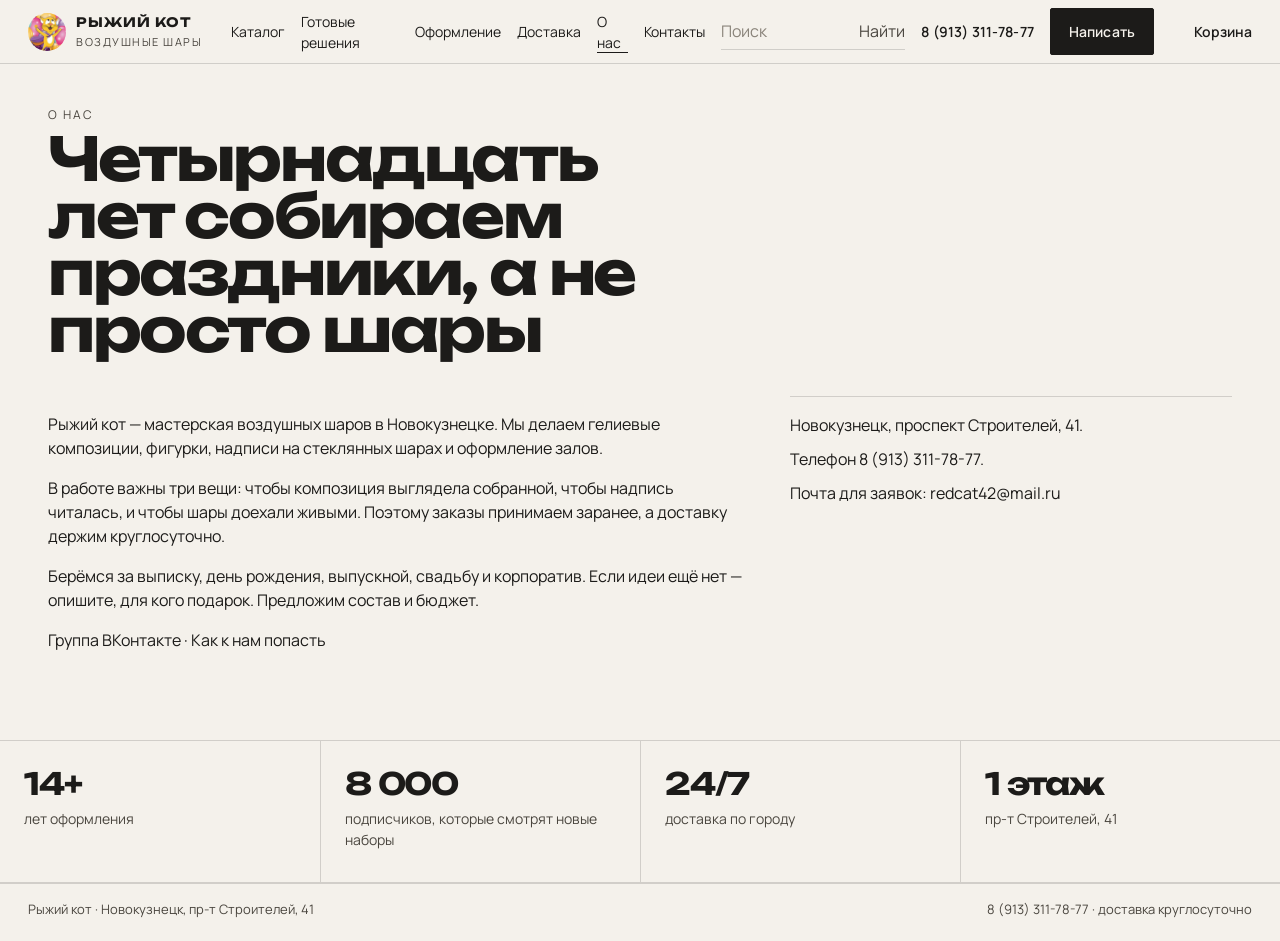
==== about.html @ 5a0903d9 "Launch a studio site for Ryzhiy Kot balloons in Novokuznetsk. The catalog, prices, and photographs c" ====
<!DOCTYPE html>
<html lang="ru">
<head>
  <meta charset="utf-8">
  <meta name="viewport" content="width=device-width, initial-scale=1">
  <title>О нас — Рыжий кот</title>
  <meta name="description" content="Рыжий кот — служба воздушных шаров и праздничного оформления в Новокузнецке. Больше 14 лет.">
  <link rel="icon" href="img/logo.jpg">
  <link rel="preconnect" href="https://fonts.googleapis.com">
  <link rel="preconnect" href="https://fonts.gstatic.com" crossorigin>
  <link href="https://fonts.googleapis.com/css2?family=Manrope:wght@400;500;600;700&family=Marck+Script&family=Unbounded:wght@500;700&display=swap" rel="stylesheet">
  <link rel="stylesheet" href="css/site.css">
</head>
<body>
  <a class="skip" href="#content">К содержанию</a>
  <header data-header></header>
  <main id="content">
    <div class="page-intro">
      <p class="eyebrow">О нас</p>
      <h1>Четырнадцать лет собираем праздники, а не просто шары</h1>
    </div>
    <div class="split-text">
      <div>
        <p>Рыжий кот — мастерская воздушных шаров в Новокузнецке. Мы делаем гелиевые композиции, фигурки, надписи на стеклянных шарах и оформление залов.</p>
        <p>В работе важны три вещи: чтобы композиция выглядела собранной, чтобы надпись читалась, и чтобы шары доехали живыми. Поэтому заказы принимаем заранее, а доставку держим круглосуточно.</p>
        <p>Берёмся за выписку, день рождения, выпускной, свадьбу и корпоратив. Если идеи ещё нет — опишите, для кого подарок. Предложим состав и бюджет.</p>
        <p><a href="https://vk.com/redcat42">Группа ВКонтакте</a> · <a href="contacts.html">Как к нам попасть</a></p>
      </div>
      <aside class="note">
        <p>Новокузнецк, проспект Строителей, 41.</p>
        <p>Телефон <a href="tel:+79133117877">8 (913) 311-78-77</a>.</p>
        <p>Почта для заявок: redcat42@mail.ru</p>
      </aside>
    </div>
    <section class="why" aria-label="Коротко о мастерской">
      <article><strong>14+</strong><span>лет оформления</span></article>
      <article><strong>8 000</strong><span>подписчиков, которые смотрят новые наборы</span></article>
      <article><strong>24/7</strong><span>доставка по городу</span></article>
      <article><strong>1 этаж</strong><span>пр-т Строителей, 41</span></article>
    </section>
  </main>
  <footer data-footer></footer>
  <script src="js/site.js"></script>
</body>
</html>
---- css/site.css ----
:root {
  --ink: #1c1b19;
  --ink-soft: #4a463f;
  --paper: #f4f1eb;
  --paper-2: #e7e1d6;
  --plaster: #8e918b;
  --white: #fbfaf7;
  --line: rgba(28, 27, 25, 0.16);
  --gold: #9a7436;
  --header: 64px;
  --serif: "Unbounded", sans-serif;
  --sans: "Manrope", sans-serif;
  --script: "Marck Script", cursive;
  --max: 1180px;
}

* { box-sizing: border-box; }
html { scroll-behavior: smooth; }
body {
  margin: 0;
  background: var(--paper);
  color: var(--ink);
  font-family: var(--sans);
  font-size: 16px;
  line-height: 1.5;
}
img { max-width: 100%; display: block; }
a { color: inherit; text-decoration: none; }
button, input, select, textarea { font: inherit; color: inherit; }
button { cursor: pointer; }
:focus-visible { outline: 2px solid var(--ink); outline-offset: 3px; }

.skip {
  position: absolute;
  left: 12px;
  top: -40px;
  background: var(--ink);
  color: var(--paper);
  padding: 8px 12px;
  z-index: 20;
}
.skip:focus { top: 8px; }

.site-header {
  position: sticky;
  top: 0;
  z-index: 10;
  height: var(--header);
  display: flex;
  align-items: center;
  gap: 28px;
  padding: 0 28px;
  background: rgba(244, 241, 235, 0.94);
  border-bottom: 1px solid var(--line);
  backdrop-filter: none;
}
.brand {
  display: flex;
  align-items: center;
  gap: 10px;
  min-width: max-content;
}
.brand img {
  width: 38px;
  height: 38px;
  border-radius: 50%;
  object-fit: cover;
}
.brand strong {
  display: block;
  font-family: var(--serif);
  font-size: 13px;
  letter-spacing: 0.08em;
  font-weight: 700;
}
.brand small {
  display: block;
  margin-top: 1px;
  font-size: 11px;
  letter-spacing: 0.14em;
  text-transform: uppercase;
  color: var(--ink-soft);
}
.nav {
  display: flex;
  gap: 16px;
  align-items: center;
  font-size: 14px;
}
.nav a[aria-current="page"] { box-shadow: inset 0 -1px 0 var(--ink); }
.menu-panel {
  display: flex;
  align-items: center;
  gap: 16px;
  flex: 1;
  min-width: 0;
}
.nav { margin-right: auto; }
.cart-link { margin-left: 12px; }
.search {
  display: flex;
  align-items: center;
  border-bottom: 1px solid var(--line);
}
.search input {
  width: 132px;
  border: 0;
  background: transparent;
  padding: 6px 0;
}
.search input::placeholder { color: #8a847a; }
.search button {
  border: 0;
  background: transparent;
  padding: 6px 0 6px 6px;
  color: var(--ink-soft);
}
.phone {
  font-weight: 600;
  font-size: 14px;
  letter-spacing: 0.01em;
  white-space: nowrap;
}
.nav-toggle {
  display: none;
  margin-left: auto;
  border: 0;
  background: transparent;
  padding: 8px 0;
}

.btn {
  display: inline-flex;
  align-items: center;
  justify-content: center;
  gap: 8px;
  background: var(--ink);
  color: var(--paper);
  border: 1px solid var(--ink);
  border-radius: 2px;
  padding: 12px 18px;
  font-size: 14px;
  font-weight: 600;
  letter-spacing: 0.01em;
}
.btn:hover { background: #2d2a26; }
.btn-line {
  background: transparent;
  color: inherit;
  border-color: transparent;
  border-bottom: 1px solid currentColor;
  border-radius: 0;
  padding: 8px 0;
}
.btn-line:hover { background: transparent; }
.btn-light {
  background: var(--paper);
  color: var(--ink);
  border-color: var(--paper);
}
.btn-wa { background: #1f6b45; border-color: #1f6b45; color: #f4f1eb; }
.btn-vk { background: #2a4b7c; border-color: #2a4b7c; color: #f4f1eb; }

.hero {
  display: grid;
  grid-template-columns: minmax(300px, 0.86fr) 1.25fr;
  height: calc(100svh - var(--header));
  min-height: 640px;
  background: var(--paper);
  overflow: hidden;
}
.hero-copy {
  position: relative;
  z-index: 1;
  display: flex;
  flex-direction: column;
  justify-content: center;
  padding: 36px 28px 36px 48px;
  min-height: 0;
}
.kicker {
  margin: 0 0 18px;
  font-size: 12px;
  letter-spacing: 0.16em;
  text-transform: uppercase;
  color: var(--gold);
}
.hero h1 {
  margin: 0;
  font-family: var(--serif);
  font-weight: 700;
  font-size: clamp(46px, 5.6vw, 78px);
  line-height: 0.9;
  letter-spacing: -0.04em;
}
.hero h1 span { display: block; }
.hero h1 .soft {
  margin-top: 10px;
  font-weight: 500;
  font-size: 0.42em;
  letter-spacing: 0;
  color: var(--ink-soft);
}
.hero h1 .script {
  font-family: var(--script);
  font-weight: 400;
  font-size: 0.72em;
  letter-spacing: 0;
  line-height: 0.85;
  color: #8d3d4e;
}
.hero-lead {
  max-width: 36ch;
  margin: 18px 0 0;
  color: var(--ink-soft);
  font-size: 16px;
}
.hero-actions {
  display: flex;
  align-items: center;
  gap: 22px;
  margin-top: 28px;
}
.hero-photo {
  margin-left: -36px;
  min-height: 0;
  height: 100%;
  background: var(--plaster);
  overflow: hidden;
}
.hero-photo img {
  width: 100%;
  height: 100%;
  object-fit: cover;
  object-position: 62% 30%;
}

.section {
  padding: 72px 48px;
}
.popular { padding-top: 8px; }
.cart-link { font-size: 14px; font-weight: 600; white-space: nowrap; }
.occasions {
  display: grid;
  grid-template-columns: 250px 1fr;
  gap: 36px;
  align-items: end;
  padding-top: 64px;
}
.stack-title {
  margin: 0;
  font-family: var(--serif);
  font-weight: 700;
  font-size: clamp(32px, 3vw, 44px);
  line-height: 0.95;
  letter-spacing: -0.04em;
}
.stack-title span { display: block; }
.aside-list {
  list-style: none;
  margin: 28px 0 0;
  padding: 0;
}
.aside-list a {
  display: flex;
  justify-content: space-between;
  gap: 12px;
  padding: 9px 0;
  border-top: 1px solid var(--line);
  font-size: 15px;
}
.aside-list li:last-child a { border-bottom: 1px solid var(--line); }
.aside-list em {
  font-style: normal;
  color: var(--ink-soft);
  font-size: 13px;
}
.occasion-row {
  display: grid;
  grid-template-columns: 1.15fr 0.92fr 1.05fr 0.95fr;
  gap: 16px;
  align-items: end;
}
.shot {
  display: block;
  color: inherit;
}
.shot img {
  width: 100%;
  aspect-ratio: 3 / 4;
  object-fit: cover;
  background: var(--plaster);
}
.shot figcaption {
  display: flex;
  justify-content: space-between;
  gap: 8px;
  margin-top: 8px;
  font-size: 14px;
}
.shot small { color: var(--ink-soft); }
.occasion-row .shot:nth-child(2) { transform: translateY(-28px); }
.occasion-row .shot:nth-child(4) { transform: translateY(18px); }

.popular-head, .block-head {
  display: flex;
  justify-content: space-between;
  align-items: flex-end;
  gap: 20px;
  margin-bottom: 22px;
}
.eyebrow {
  margin: 0 0 6px;
  font-size: 12px;
  letter-spacing: 0.16em;
  text-transform: uppercase;
  color: var(--gold);
}
.shelf {
  display: grid;
  grid-template-columns: 1.15fr 0.85fr 1fr 0.9fr 1fr;
  gap: 28px 16px;
  align-items: start;
}
.shelf .good:nth-child(2),
.shelf .good:nth-child(4) { margin-top: 42px; }
.good img {
  width: 100%;
  aspect-ratio: 4 / 5;
  object-fit: cover;
  background: #d5d3cd;
}
.good-meta {
  display: grid;
  grid-template-columns: 1fr auto;
  gap: 2px 10px;
  margin-top: 8px;
  font-size: 14px;
}
.good-name { font-weight: 600; }
.good-price { color: var(--ink-soft); grid-column: 1; }
.good-actions {
  grid-column: 1 / -1;
  display: flex;
  gap: 14px;
  margin-top: 4px;
}
.ghost {
  border: 0;
  background: transparent;
  padding: 0;
  color: var(--ink-soft);
  font-size: 13px;
  border-bottom: 1px solid transparent;
}
.ghost:hover, .ghost[aria-pressed="true"] {
  color: var(--ink);
  border-bottom-color: var(--ink);
}

.finder {
  display: grid;
  grid-template-columns: 0.8fr 1.2fr;
  gap: 40px;
  padding: 64px 48px;
  background: var(--ink);
  color: var(--paper);
}
.finder h2 {
  margin: 8px 0 12px;
  font-family: var(--serif);
  font-size: clamp(32px, 4vw, 52px);
  line-height: 0.95;
  letter-spacing: -0.04em;
}
.finder p { margin: 0; max-width: 36ch; color: #d9d3c8; }
.finder-form {
  display: grid;
  grid-template-columns: 1fr 1fr 1fr auto;
  gap: 18px 16px;
  align-items: end;
}
.finder label, .field {
  display: flex;
  flex-direction: column;
  gap: 8px;
  font-size: 12px;
  letter-spacing: 0.08em;
  text-transform: uppercase;
  color: #c9c2b6;
}
.finder select, .field input, .field select, .field textarea {
  border: 0;
  border-bottom: 1px solid rgba(244, 241, 235, 0.4);
  background: transparent;
  padding: 8px 0;
  color: var(--paper);
  border-radius: 0;
}
.field input, .field select, .field textarea {
  color: var(--ink);
  border-bottom-color: var(--line);
}
.finder option { color: var(--ink); }

.events {
  display: grid;
  grid-template-columns: 1.35fr 0.8fr;
  background: var(--paper-2);
  min-height: 620px;
}
.events img {
  width: 100%;
  height: 100%;
  min-height: 520px;
  object-fit: cover;
}
.events-copy {
  display: flex;
  flex-direction: column;
  justify-content: center;
  padding: 56px 48px;
}
.events h2 {
  margin: 0;
  font-family: var(--serif);
  font-size: clamp(36px, 4vw, 58px);
  line-height: 0.92;
  letter-spacing: -0.04em;
}
.events p { max-width: 34ch; color: var(--ink-soft); }

.why {
  display: grid;
  grid-template-columns: repeat(4, 1fr);
  border-top: 1px solid var(--line);
  border-bottom: 1px solid var(--line);
}
.why article { padding: 28px 24px 32px; }
.why article + article { border-left: 1px solid var(--line); }
.why strong {
  display: block;
  font-family: var(--serif);
  font-size: clamp(26px, 2.4vw, 34px);
  letter-spacing: -0.04em;
  line-height: 1;
}
.why span { display: block; margin-top: 8px; color: var(--ink-soft); font-size: 14px; }

.finale {
  display: grid;
  grid-template-columns: 1.15fr 0.85fr;
  background: var(--white);
}
.finale img {
  width: 100%;
  height: 100%;
  min-height: 640px;
  object-fit: cover;
  object-position: 50% 20%;
}
.finale-copy {
  padding: 64px 48px;
  display: flex;
  flex-direction: column;
  justify-content: center;
}
.finale h2 {
  margin: 0;
  font-family: var(--serif);
  font-size: clamp(40px, 4.5vw, 64px);
  line-height: 0.9;
  letter-spacing: -0.045em;
}
.finale .door {
  margin: 12px 0 28px;
  font-size: 18px;
}
.contact-lines { margin: 0; }
.contact-lines div { margin: 0 0 14px; }
.contact-lines dt {
  font-size: 12px;
  letter-spacing: 0.12em;
  text-transform: uppercase;
  color: var(--gold);
}
.contact-lines dd { margin: 2px 0 0; }
.finale-actions { display: flex; flex-wrap: wrap; gap: 10px; margin-top: 18px; }
.phone-big {
  font-family: var(--serif);
  font-size: clamp(26px, 3vw, 36px);
  letter-spacing: -0.03em;
  line-height: 1.1;
}

.site-footer {
  display: flex;
  justify-content: space-between;
  gap: 16px;
  padding: 16px 28px 22px;
  font-size: 13px;
  color: var(--ink-soft);
  border-top: 1px solid var(--line);
}

.page-intro {
  padding: 42px 48px 10px;
  max-width: 760px;
}
.page-intro h1 {
  margin: 0;
  font-family: var(--serif);
  font-size: clamp(36px, 5vw, 60px);
  line-height: 0.95;
  letter-spacing: -0.04em;
}
.page-intro p { color: var(--ink-soft); max-width: 48ch; }

.filters {
  display: flex;
  flex-wrap: wrap;
  gap: 8px 16px;
  padding: 8px 48px 0;
}
.filters a {
  font-size: 14px;
  color: var(--ink-soft);
  padding-bottom: 2px;
}
.filters a[aria-current="true"] {
  color: var(--ink);
  box-shadow: inset 0 -1px 0 var(--ink);
}
.catalog-note {
  padding: 16px 48px 0;
  color: var(--ink-soft);
  font-size: 14px;
}
.catalog-grid {
  display: grid;
  grid-template-columns: repeat(4, 1fr);
  gap: 34px 18px;
  padding: 28px 48px 72px;
}
.catalog-grid .good:nth-child(3n) { margin-top: 18px; }

.band {
  display: grid;
  grid-template-columns: 1.1fr 0.9fr;
  min-height: 460px;
  border-top: 1px solid var(--line);
}
.band:nth-child(even) { direction: rtl; }
.band:nth-child(even) > * { direction: ltr; }
.band img {
  width: 100%;
  height: 100%;
  min-height: 420px;
  object-fit: cover;
}
.band-copy { padding: 48px; display: flex; flex-direction: column; justify-content: center; }
.band h2 {
  margin: 0 0 8px;
  font-family: var(--serif);
  font-size: 36px;
  letter-spacing: -0.04em;
}
.mini-row {
  display: grid;
  grid-template-columns: repeat(3, 1fr);
  gap: 12px;
  margin-top: 18px;
}
.mini-row img { aspect-ratio: 1; object-fit: cover; min-height: 0; width: 100%; height: auto; }
.mini-row a { font-size: 13px; }
.mini-row span { display: block; margin-top: 4px; color: var(--ink-soft); }

.desk {
  display: grid;
  grid-template-columns: 0.9fr 1.1fr;
  min-height: 70vh;
}
.desk img { width: 100%; height: 100%; object-fit: cover; min-height: 480px; }
.desk-form { padding: 48px; }
.desk-form h1 {
  margin: 0 0 8px;
  font-family: var(--serif);
  font-size: clamp(36px, 4vw, 52px);
  letter-spacing: -0.04em;
  line-height: 0.95;
}
.form-grid { display: grid; gap: 16px; margin-top: 22px; max-width: 460px; }
.field textarea { min-height: 90px; resize: vertical; }

.split-text {
  display: grid;
  grid-template-columns: 1.1fr 0.7fr;
  gap: 48px;
  padding: 28px 48px 72px;
}
.split-text h2 { font-family: var(--serif); letter-spacing: -0.03em; }
.note {
  border-top: 1px solid var(--line);
  padding-top: 16px;
}
.note p { margin: 0 0 10px; }

.product {
  display: grid;
  grid-template-columns: 1.05fr 0.85fr;
  min-height: calc(100svh - var(--header));
}
.product img { width: 100%; height: 100%; max-height: calc(100svh - var(--header)); object-fit: cover; }
.product-copy { padding: 48px; display: flex; flex-direction: column; justify-content: center; }
.product-copy h1 {
  margin: 8px 0;
  font-family: var(--serif);
  font-size: clamp(32px, 4vw, 48px);
  letter-spacing: -0.04em;
  line-height: 1;
}
.product-price { font-size: 22px; margin: 0 0 16px; }
.product-copy .desc { white-space: pre-wrap; color: var(--ink-soft); max-width: 46ch; }
.product-actions { display: flex; gap: 18px; align-items: center; margin-top: 18px; }

.cart-list { padding: 10px 48px 48px; max-width: 760px; }
.cart-row {
  display: grid;
  grid-template-columns: 84px 1fr auto;
  gap: 14px;
  align-items: center;
  padding: 14px 0;
  border-top: 1px solid var(--line);
}
.cart-row img { width: 84px; height: 104px; object-fit: cover; }
.qty { display: flex; gap: 8px; align-items: center; }
.qty button { border: 0; background: transparent; padding: 0 4px; }
.cart-total {
  display: flex;
  justify-content: space-between;
  align-items: center;
  gap: 16px;
  padding-top: 16px;
}
.toast {
  position: fixed;
  bottom: 16px;
  left: 16px;
  background: var(--ink);
  color: var(--paper);
  padding: 10px 14px;
  font-size: 14px;
  opacity: 0;
  pointer-events: none;
}
.toast.show { opacity: 1; }

@media (max-width: 980px) {
  .site-header { gap: 12px; padding: 0 16px; }
  .menu-panel { display: none; }
  .site-header.menu-open .menu-panel {
    display: flex;
    flex-direction: column;
    align-items: flex-start;
    position: absolute;
    top: var(--header);
    left: 0;
    right: 0;
    z-index: 5;
    background: var(--paper);
    border-bottom: 1px solid var(--line);
    padding: 8px 16px 18px;
    gap: 12px;
  }
  .site-header.menu-open .nav { flex-direction: column; align-items: flex-start; margin: 0; }
  .nav-toggle { display: inline-flex; }
  .hero, .occasions, .finder, .events, .finale, .band, .desk, .product, .split-text {
    grid-template-columns: 1fr;
  }
  .hero { height: auto; min-height: 0; overflow: visible; }
  .hero-copy { padding: 28px 20px 32px; }
  .hero-photo { margin-left: 0; height: 72vw; min-height: 320px; }
  .section, .page-intro, .filters, .catalog-note, .catalog-grid, .cart-list { padding-left: 20px; padding-right: 20px; }
  .occasion-row, .shelf, .catalog-grid, .why, .finder-form { grid-template-columns: 1fr 1fr; }
  .occasion-row .shot, .shelf .good { transform: none; margin-top: 0; }
  .catalog-grid .good:nth-child(3n) { margin-top: 0; }
  .band:nth-child(even), .band:nth-child(even) > * { direction: ltr; }
  .events-copy, .finale-copy, .band-copy, .desk-form, .product-copy { padding: 28px 20px 40px; }
  .finale img, .events img, .product img { min-height: 70vw; max-height: none; }
  .why article + article { border-left: 0; }
  .why article:nth-child(odd) { border-right: 1px solid var(--line); }
  .why article { border-top: 1px solid var(--line); }
  .site-footer { padding-inline: 20px; flex-direction: column; }
}
@media (max-width: 640px) {
  .occasion-row, .shelf, .catalog-grid, .why, .finder-form, .mini-row { grid-template-columns: 1fr; }
  .why article:nth-child(odd) { border-right: 0; }
  .hero-actions, .finale-actions { flex-direction: column; align-items: flex-start; }
}
@media (prefers-reduced-motion: reduce) {
  html { scroll-behavior: auto; }
}
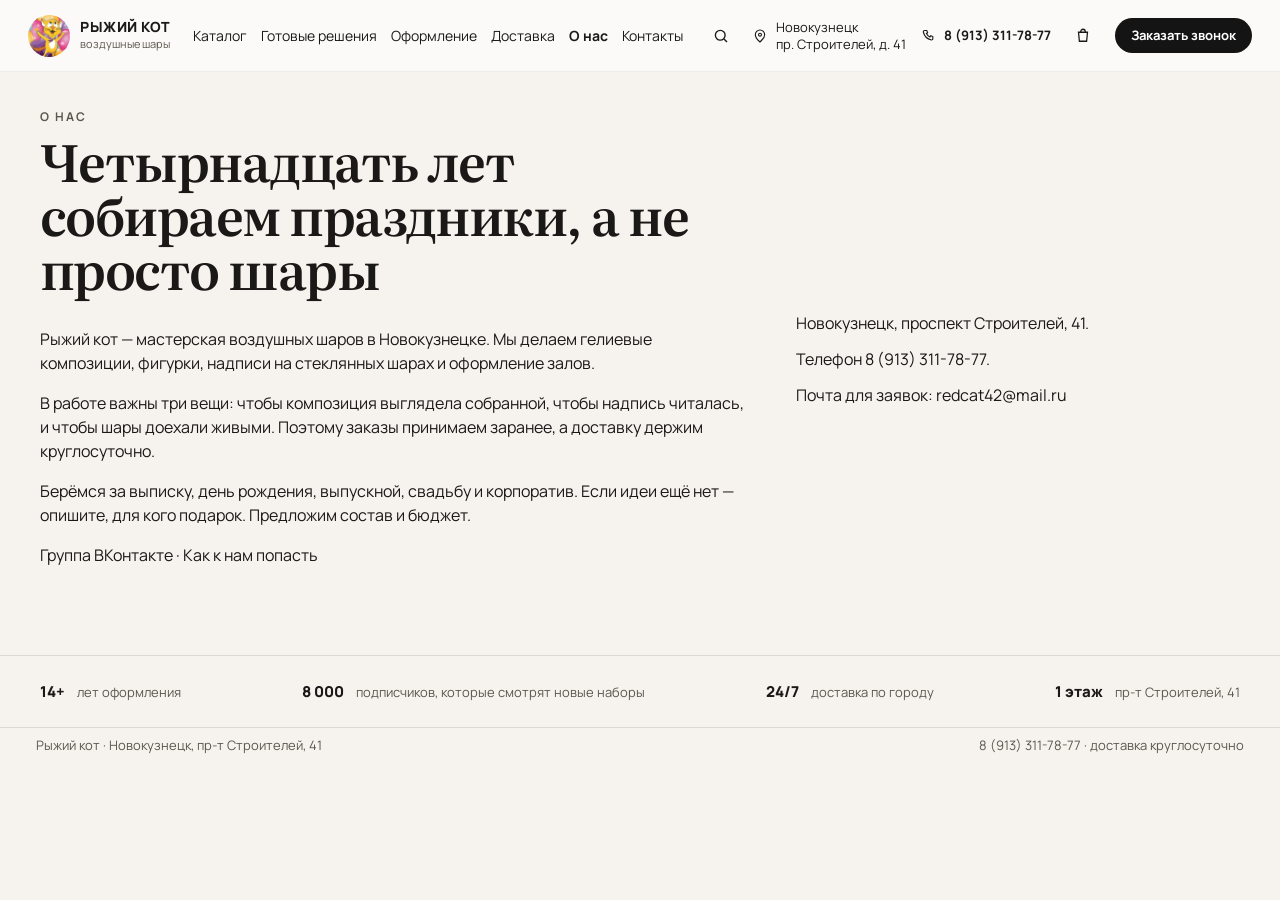
==== commit 4f088ef2: "Match the approved visual reference for the balloon shop. Co-authored-by: Cursor <cursoragent@cursor" ====
--- a/about.html
+++ b/about.html
@@ -8,7 +8,7 @@
   <link rel="icon" href="img/logo.jpg">
   <link rel="preconnect" href="https://fonts.googleapis.com">
   <link rel="preconnect" href="https://fonts.gstatic.com" crossorigin>
-  <link href="https://fonts.googleapis.com/css2?family=Manrope:wght@400;500;600;700&family=Marck+Script&family=Unbounded:wght@500;700&display=swap" rel="stylesheet">
+  <link href="https://fonts.googleapis.com/css2?family=Literata:opsz,wght@7..72,500;7..72,600;7..72,700&family=Manrope:wght@400;500;600;700&family=Marck+Script&display=swap" rel="stylesheet">
   <link rel="stylesheet" href="css/site.css">
 </head>
 <body>
--- a/css/site.css
+++ b/css/site.css
@@ -1,17 +1,15 @@
 :root {
-  --ink: #1c1b19;
-  --ink-soft: #4a463f;
-  --paper: #f4f1eb;
-  --paper-2: #e7e1d6;
-  --plaster: #8e918b;
-  --white: #fbfaf7;
-  --line: rgba(28, 27, 25, 0.16);
-  --gold: #9a7436;
-  --header: 64px;
-  --serif: "Unbounded", sans-serif;
+  --ink: #1a1918;
+  --ink-soft: #5c574f;
+  --paper: #f6f3ee;
+  --white: #fffcf8;
+  --line: rgba(26, 25, 24, 0.12);
+  --pink: #e56b8a;
+  --hero: #31353b;
+  --header: 72px;
+  --serif: "Literata", "Iowan Old Style", "Palatino Linotype", Palatino, serif;
   --sans: "Manrope", sans-serif;
   --script: "Marck Script", cursive;
-  --max: 1180px;
 }
 
 * { box-sizing: border-box; }
@@ -29,103 +27,160 @@
 button, input, select, textarea { font: inherit; color: inherit; }
 button { cursor: pointer; }
 :focus-visible { outline: 2px solid var(--ink); outline-offset: 3px; }
+.hero :focus-visible { outline-color: #fff; }
 
 .skip {
   position: absolute;
   left: 12px;
-  top: -40px;
+  top: -48px;
   background: var(--ink);
-  color: var(--paper);
+  color: #fff;
   padding: 8px 12px;
-  z-index: 20;
+  z-index: 40;
+  border-radius: 8px;
 }
 .skip:focus { top: 8px; }
 
 .site-header {
   position: sticky;
   top: 0;
-  z-index: 10;
-  height: var(--header);
-  display: flex;
-  align-items: center;
-  gap: 28px;
-  padding: 0 28px;
-  background: rgba(244, 241, 235, 0.94);
-  border-bottom: 1px solid var(--line);
-  backdrop-filter: none;
+  z-index: 30;
+  min-height: var(--header);
+  display: flex;
+  align-items: center;
+  gap: 22px;
+  padding: 8px 28px;
+  background: #fbfaf8;
+  border-bottom: 1px solid rgba(26, 25, 24, 0.06);
 }
 .brand {
   display: flex;
   align-items: center;
   gap: 10px;
-  min-width: max-content;
+  flex: none;
 }
 .brand img {
-  width: 38px;
-  height: 38px;
+  width: 42px;
+  height: 42px;
   border-radius: 50%;
   object-fit: cover;
 }
 .brand strong {
   display: block;
-  font-family: var(--serif);
-  font-size: 13px;
-  letter-spacing: 0.08em;
-  font-weight: 700;
+  font-size: 14px;
+  letter-spacing: 0.04em;
+  font-weight: 800;
+  line-height: 1.1;
 }
 .brand small {
   display: block;
-  margin-top: 1px;
+  margin-top: 2px;
   font-size: 11px;
-  letter-spacing: 0.14em;
-  text-transform: uppercase;
   color: var(--ink-soft);
-}
-.nav {
-  display: flex;
-  gap: 16px;
-  align-items: center;
-  font-size: 14px;
-}
-.nav a[aria-current="page"] { box-shadow: inset 0 -1px 0 var(--ink); }
+  letter-spacing: 0;
+  text-transform: none;
+}
 .menu-panel {
   display: flex;
   align-items: center;
-  gap: 16px;
   flex: 1;
   min-width: 0;
-}
-.nav { margin-right: auto; }
-.cart-link { margin-left: 12px; }
+  gap: 18px;
+}
+.nav {
+  display: flex;
+  align-items: center;
+  gap: 14px;
+  margin-right: auto;
+  font-size: 14px;
+  min-width: 0;
+}
+.nav a { white-space: nowrap; padding: 4px 0; }
+.nav a:hover { box-shadow: inset 0 -1px 0 currentColor; }
+.nav a[aria-current="page"] { font-weight: 700; }
+.head-tools {
+  display: flex;
+  align-items: center;
+  gap: 14px;
+  flex: none;
+}
 .search {
   display: flex;
   align-items: center;
+}
+.search input {
+  width: 0;
+  border: 0;
+  padding: 0;
+  background: transparent;
+  opacity: 0;
+}
+.search:focus-within input,
+.search input:focus {
+  width: 128px;
+  opacity: 1;
+  margin-right: 6px;
+  padding: 4px 0;
   border-bottom: 1px solid var(--line);
 }
-.search input {
-  width: 132px;
+.search button {
+  display: grid;
+  place-items: center;
+  width: 34px;
+  height: 34px;
   border: 0;
+  border-radius: 50%;
   background: transparent;
-  padding: 6px 0;
-}
-.search input::placeholder { color: #8a847a; }
-.search button {
-  border: 0;
-  background: transparent;
-  padding: 6px 0 6px 6px;
-  color: var(--ink-soft);
-}
-.phone {
-  font-weight: 600;
-  font-size: 14px;
-  letter-spacing: 0.01em;
+  color: var(--ink);
+}
+.loc, .phone {
+  display: inline-flex;
+  align-items: center;
+  gap: 8px;
+  font-size: 13px;
+  line-height: 1.25;
   white-space: nowrap;
 }
+.phone { font-weight: 700; }
+.loc svg, .phone svg { flex: none; }
+.cart-link {
+  position: relative;
+  display: inline-flex;
+  align-items: center;
+  justify-content: center;
+  gap: 8px;
+  width: 36px;
+  height: 36px;
+}
+.cart-word {
+  position: absolute;
+  width: 1px;
+  height: 1px;
+  overflow: hidden;
+  clip: rect(0 0 0 0);
+}
+.cart-link [data-cart-count] {
+  position: absolute;
+  top: -2px;
+  right: -6px;
+  min-width: 16px;
+  height: 16px;
+  padding: 0 4px;
+  border-radius: 99px;
+  background: var(--pink);
+  color: #fff;
+  font-size: 10px;
+  font-weight: 700;
+  display: grid;
+  place-items: center;
+}
+.cart-link [data-cart-count][hidden] { display: none; }
 .nav-toggle {
   display: none;
   margin-left: auto;
   border: 0;
   background: transparent;
+  font-weight: 700;
   padding: 8px 0;
 }
 
@@ -134,569 +189,866 @@
   align-items: center;
   justify-content: center;
   gap: 8px;
-  background: var(--ink);
-  color: var(--paper);
-  border: 1px solid var(--ink);
-  border-radius: 2px;
-  padding: 12px 18px;
-  font-size: 14px;
+  background: #141414;
+  color: #fff;
+  border: 0;
+  border-radius: 999px;
+  padding: 14px 22px;
+  font-size: 15px;
   font-weight: 600;
-  letter-spacing: 0.01em;
-}
-.btn:hover { background: #2d2a26; }
+  line-height: 1;
+}
+.btn:hover { background: #2a2a2a; }
+.btn-call { padding: 11px 16px; font-size: 13px; font-weight: 700; }
 .btn-line {
+  display: inline-flex;
+  align-items: center;
   background: transparent;
   color: inherit;
-  border-color: transparent;
-  border-bottom: 1px solid currentColor;
+  border: 0;
+  border-bottom: 1px solid transparent;
   border-radius: 0;
-  padding: 8px 0;
-}
-.btn-line:hover { background: transparent; }
-.btn-light {
-  background: var(--paper);
-  color: var(--ink);
-  border-color: var(--paper);
-}
-.btn-wa { background: #1f6b45; border-color: #1f6b45; color: #f4f1eb; }
-.btn-vk { background: #2a4b7c; border-color: #2a4b7c; color: #f4f1eb; }
+  padding: 4px 0;
+  font-weight: 600;
+}
+.btn-line:hover { border-bottom-color: currentColor; }
+.btn-wa { background: #1fa855; color: #fff; }
+.btn-vk { background: #2787f5; color: #fff; }
+.btn-wa:hover { background: #188a46; }
+.btn-vk:hover { background: #1a6fd0; }
 
 .hero {
   display: grid;
-  grid-template-columns: minmax(300px, 0.86fr) 1.25fr;
-  height: calc(100svh - var(--header));
+  grid-template-columns: minmax(420px, 0.92fr) minmax(0, 1.08fr);
   min-height: 640px;
-  background: var(--paper);
+  height: calc(100svh - var(--header) - 28px);
+  max-height: 820px;
+  background: var(--hero);
+  color: #fff;
   overflow: hidden;
 }
 .hero-copy {
-  position: relative;
-  z-index: 1;
   display: flex;
   flex-direction: column;
   justify-content: center;
-  padding: 36px 28px 36px 48px;
+  padding: 42px 28px 48px 56px;
+  min-width: 0;
+}
+.hero-kicker {
+  margin: 0 0 18px;
+  font-size: 14px;
+  color: rgba(255, 255, 255, 0.82);
+}
+.hero h1 {
+  display: flex;
+  align-items: flex-end;
+  gap: 8px 18px;
+  margin: 0;
+}
+.line-serif {
+  font-family: var(--serif);
+  font-weight: 600;
+  font-size: clamp(54px, 5.2vw, 82px);
+  line-height: 0.92;
+  letter-spacing: -0.035em;
+  color: #fff;
+}
+.line-script {
+  padding-bottom: 0.12em;
+  font-family: var(--script);
+  font-weight: 400;
+  font-size: clamp(40px, 3.5vw, 58px);
+  line-height: 0.92;
+  color: #f08aaa;
+}
+.hero-lead {
+  max-width: 42ch;
+  margin: 22px 0 0;
+  font-size: 16px;
+  line-height: 1.45;
+  color: rgba(255, 255, 255, 0.86);
+}
+.hero-actions {
+  display: flex;
+  align-items: center;
+  gap: 22px;
+  margin-top: 28px;
+}
+.hero .btn-line { color: #fff; }
+.hero-photo {
+  position: relative;
   min-height: 0;
-}
-.kicker {
-  margin: 0 0 18px;
+  background: #2a2d32;
+}
+.hero-photo > img {
+  width: 100%;
+  height: 100%;
+  object-fit: cover;
+  object-position: 58% 18%;
+}
+.hero-photo::after {
+  content: "";
+  position: absolute;
+  inset: 0 auto 0 0;
+  width: 72px;
+  background: linear-gradient(90deg, var(--hero), transparent);
+  pointer-events: none;
+}
+.note-script {
+  position: absolute;
+  z-index: 2;
+  top: 28px;
+  left: 7%;
+  margin: 0;
+  color: var(--pink);
+  font-family: var(--script);
+  font-size: clamp(26px, 2.4vw, 36px);
+  line-height: 0.95;
+  transform: rotate(-8deg);
+  text-shadow: 0 0 10px #fff, 0 0 18px #fff;
+}
+.note-chip {
+  position: absolute;
+  z-index: 2;
+  top: 26px;
+  right: 96px;
+  max-width: 148px;
+  margin: 0;
+  padding: 10px 12px;
+  border-radius: 18px;
+  background: rgba(255, 255, 255, 0.92);
+  color: var(--ink);
+  font-family: var(--script);
+  font-size: 20px;
+  line-height: 1.05;
+  text-align: center;
+}
+.hero-thumbs {
+  position: absolute;
+  z-index: 2;
+  right: 16px;
+  top: 50%;
+  transform: translateY(-50%);
+  display: flex;
+  flex-direction: column;
+  gap: 8px;
+}
+.hero-thumbs img {
+  width: 62px;
+  height: 62px;
+  object-fit: cover;
+  border-radius: 10px;
+  border: 2px solid rgba(255, 255, 255, 0.9);
+}
+
+.occasions {
+  display: grid;
+  grid-template-columns: 200px minmax(0, 1fr) 176px;
+  gap: 18px 26px;
+  align-items: center;
+  padding: 64px 36px 18px;
+}
+.occasions h2,
+.popular h2,
+.events h2,
+.page-intro h1,
+.desk-form h1,
+.product-copy h1,
+.split-text h2,
+.band h2 {
+  font-family: var(--serif);
+  font-weight: 600;
+  letter-spacing: -0.03em;
+}
+.occasions h2 {
+  margin: 0;
+  font-size: clamp(34px, 2.8vw, 46px);
+  line-height: 1.02;
+}
+.occasion-row {
+  display: grid;
+  grid-template-columns: repeat(4, minmax(0, 1fr));
+  gap: 14px;
+  min-width: 0;
+}
+.occasion {
+  position: relative;
+  display: block;
+  color: inherit;
+  min-width: 0;
+}
+.occasion img {
+  width: 100%;
+  aspect-ratio: 4 / 5;
+  object-fit: cover;
+  border-radius: 18px;
+  background: #e7e1d8;
+}
+.occasion span {
+  position: absolute;
+  left: 10px;
+  right: 10px;
+  bottom: 10px;
+  display: flex;
+  align-items: center;
+  justify-content: space-between;
+  gap: 8px;
+  min-height: 40px;
+  padding: 6px 6px 6px 12px;
+  border-radius: 999px;
+  background: #fff;
+  font-size: 13px;
+  font-weight: 700;
+  line-height: 1.2;
+}
+.occasion i {
+  flex: none;
+  width: 28px;
+  height: 28px;
+  display: grid;
+  place-items: center;
+  border-radius: 50%;
+  border: 1px solid rgba(26, 25, 24, 0.16);
+  font-style: normal;
+  font-weight: 500;
+}
+.more p {
+  margin: 0 0 8px;
+  font-weight: 700;
+}
+.more ul {
+  list-style: none;
+  margin: 0;
+  padding: 0;
+}
+.more li { margin: 8px 0; }
+.more a::before {
+  content: "";
+  display: inline-block;
+  width: 6px;
+  height: 6px;
+  margin-right: 8px;
+  border-radius: 50%;
+  background: var(--ink);
+  vertical-align: 1px;
+}
+.more a:hover { color: var(--pink); }
+
+.popular {
+  display: grid;
+  grid-template-columns: minmax(270px, 320px) minmax(0, 1fr);
+  gap: 12px 32px;
+  align-items: start;
+  padding: 28px 36px 76px;
+}
+.eyebrow {
+  margin: 0 0 8px;
   font-size: 12px;
+  font-weight: 700;
   letter-spacing: 0.16em;
   text-transform: uppercase;
-  color: var(--gold);
-}
-.hero h1 {
-  margin: 0;
-  font-family: var(--serif);
-  font-weight: 700;
-  font-size: clamp(46px, 5.6vw, 78px);
-  line-height: 0.9;
-  letter-spacing: -0.04em;
-}
-.hero h1 span { display: block; }
-.hero h1 .soft {
+  color: var(--ink-soft);
+}
+.popular h2 {
+  margin: 0;
+  max-width: 8em;
+  font-size: clamp(32px, 2.4vw, 42px);
+  line-height: 1.02;
+}
+.popular-script {
+  margin: 22px 0 0 6px;
+  max-width: 11em;
+  color: var(--pink);
+  font-family: var(--script);
+  font-size: 30px;
+  line-height: 1.02;
+  transform: rotate(-8deg);
+  transform-origin: left center;
+}
+.shelf {
+  display: grid;
+  grid-template-columns: repeat(5, minmax(0, 1fr));
+  gap: 14px;
+  min-width: 0;
+}
+.pop-photo img {
+  width: 100%;
+  aspect-ratio: 3 / 4;
+  object-fit: cover;
+  border-radius: 16px;
+  background: #e7e1d8;
+}
+.pop-meta {
+  display: flex;
+  align-items: center;
+  justify-content: space-between;
+  gap: 8px;
   margin-top: 10px;
-  font-weight: 500;
-  font-size: 0.42em;
-  letter-spacing: 0;
+}
+.pop-meta strong {
+  display: block;
+  font-size: 16px;
+  font-weight: 800;
+  white-space: nowrap;
+}
+.pop-meta span {
+  display: block;
+  margin-top: 2px;
   color: var(--ink-soft);
-}
-.hero h1 .script {
-  font-family: var(--script);
-  font-weight: 400;
-  font-size: 0.72em;
-  letter-spacing: 0;
-  line-height: 0.85;
-  color: #8d3d4e;
-}
-.hero-lead {
-  max-width: 36ch;
-  margin: 18px 0 0;
-  color: var(--ink-soft);
-  font-size: 16px;
-}
-.hero-actions {
-  display: flex;
-  align-items: center;
-  gap: 22px;
-  margin-top: 28px;
-}
-.hero-photo {
-  margin-left: -36px;
-  min-height: 0;
-  height: 100%;
-  background: var(--plaster);
-  overflow: hidden;
-}
-.hero-photo img {
+  font-size: 13px;
+  line-height: 1.25;
+}
+.cart-dot {
+  flex: none;
+  width: 36px;
+  height: 36px;
+  display: grid;
+  place-items: center;
+  border: 1px solid rgba(26, 25, 24, 0.16);
+  border-radius: 50%;
+  background: #fff;
+  color: var(--ink);
+}
+.cart-dot:hover { background: var(--ink); color: #fff; }
+
+.events {
+  display: grid;
+  grid-template-columns: 1.28fr 0.82fr;
+  min-height: 680px;
+  background: var(--paper);
+}
+.events-photo {
+  position: relative;
+  min-height: 680px;
+  background: #d9d3c8;
+}
+.events-photo img {
+  position: absolute;
+  inset: 0;
   width: 100%;
   height: 100%;
   object-fit: cover;
-  object-position: 62% 30%;
-}
-
-.section {
-  padding: 72px 48px;
-}
-.popular { padding-top: 8px; }
-.cart-link { font-size: 14px; font-weight: 600; white-space: nowrap; }
-.occasions {
-  display: grid;
-  grid-template-columns: 250px 1fr;
-  gap: 36px;
-  align-items: end;
-  padding-top: 64px;
-}
-.stack-title {
-  margin: 0;
+  object-position: center 40%;
+}
+.events-script {
+  position: absolute;
+  z-index: 1;
+  left: 7%;
+  top: 16%;
+  margin: 0;
+  max-width: 8em;
+  color: #fff;
+  font-family: var(--script);
+  font-size: clamp(40px, 3.6vw, 58px);
+  line-height: 0.98;
+  text-shadow: 0 2px 16px rgba(0, 0, 0, 0.45);
+}
+.events-copy {
+  position: relative;
+  display: flex;
+  flex-direction: column;
+  justify-content: center;
+  padding: 48px 36px 56px 52px;
+  min-width: 0;
+}
+.events h2 {
+  margin: 0 168px 16px 0;
+  max-width: 8em;
+  font-size: clamp(38px, 3.1vw, 52px);
+  line-height: 0.98;
+}
+.events-copy > p {
+  max-width: 36ch;
+  margin: 0;
+  color: var(--ink-soft);
+}
+.events-action { margin-top: 26px; }
+.events-float {
+  position: absolute;
+  top: 22px;
+  right: 22px;
+  width: 148px;
+}
+.events-side {
+  display: block;
+  width: 136px;
+  margin-left: auto;
+  color: inherit;
+  transform: rotate(6deg);
+}
+.events-side img {
+  width: 136px;
+  height: 168px;
+  object-fit: cover;
+  border: 4px solid #fff;
+  border-radius: 16px;
+  box-shadow: 0 12px 28px rgba(26, 25, 24, 0.16);
+}
+.events-note {
+  margin: 10px 0 0;
+  color: var(--ink);
+  font-family: var(--script);
+  font-size: 22px;
+  line-height: 1;
+  text-align: right;
+}
+
+.why {
+  display: flex;
+  justify-content: space-between;
+  gap: 18px 28px;
+  padding: 26px 40px;
+  border-top: 1px solid var(--line);
+  border-bottom: 1px solid var(--line);
+  background: var(--paper);
+}
+.why article {
+  display: flex;
+  align-items: center;
+  gap: 12px;
+  min-width: 0;
+  padding: 0;
+  border: 0;
+}
+.why svg {
+  width: 28px;
+  height: 28px;
+  flex: none;
+  fill: none;
+  stroke: var(--ink);
+  stroke-width: 1.5;
+  stroke-linejoin: round;
+  stroke-linecap: round;
+}
+.why p { margin: 0; }
+.why strong {
+  display: block;
+  font-family: var(--sans);
+  font-size: 15px;
+  font-weight: 800;
+  letter-spacing: 0;
+  line-height: 1.2;
+}
+.why span {
+  display: block;
+  margin-top: 2px;
+  color: var(--ink-soft);
+  font-size: 13px;
+  line-height: 1.3;
+}
+
+.finale {
+  display: grid;
+  grid-template-columns: 1.15fr 0.82fr 0.95fr;
+  gap: 28px;
+  align-items: stretch;
+  padding: 36px 36px 20px;
+  background: var(--paper);
+}
+.finale-photo {
+  position: relative;
+  margin: 0;
+  min-height: 520px;
+  border-radius: 28px;
+  overflow: hidden;
+  background: #e4ddd4;
+}
+.finale-photo img {
+  width: 100%;
+  height: 100%;
+  min-height: 520px;
+  object-fit: cover;
+  object-position: center 30%;
+}
+.finale-script {
+  position: absolute;
+  left: 22px;
+  bottom: 24px;
+  margin: 0;
+  max-width: 8em;
+  padding: 4px 8px;
+  color: var(--ink);
+  font-family: var(--script);
+  font-size: clamp(36px, 3vw, 52px);
+  line-height: 0.98;
+  text-shadow: 0 0 12px #f6f3ee, 0 0 22px #f6f3ee;
+}
+.finale-copy {
+  display: flex;
+  flex-direction: column;
+  justify-content: center;
+  gap: 8px;
+  padding: 20px 4px;
+  min-width: 0;
+}
+.phone-big {
   font-family: var(--serif);
+  font-size: clamp(28px, 2.5vw, 40px);
+  font-weight: 600;
+  letter-spacing: -0.03em;
+  line-height: 1.1;
+}
+.finale-address {
+  margin: 8px 0 0;
+  font-size: 18px;
+}
+.finale-hours { margin-top: 8px; color: var(--ink-soft); }
+.finale-hours p { margin: 0 0 4px; }
+.finale-hours p:first-child { color: var(--ink); font-weight: 700; }
+.finale-actions { display: flex; flex-wrap: wrap; gap: 10px; margin-top: 16px; }
+.finale-map {
+  position: relative;
+  min-height: 520px;
+  border-radius: 28px;
+  overflow: hidden;
+  background: #e7e2d8;
+}
+.finale-map iframe {
+  width: 100%;
+  height: 100%;
+  min-height: 520px;
+  border: 0;
+}
+.finale-map a {
+  position: absolute;
+  left: 16px;
+  top: 16px;
+  padding: 8px 14px;
+  border-radius: 999px;
+  background: #fff;
+  font-size: 14px;
   font-weight: 700;
-  font-size: clamp(32px, 3vw, 44px);
-  line-height: 0.95;
-  letter-spacing: -0.04em;
-}
-.stack-title span { display: block; }
-.aside-list {
-  list-style: none;
-  margin: 28px 0 0;
-  padding: 0;
-}
-.aside-list a {
+  box-shadow: 0 8px 22px rgba(26, 25, 24, 0.16);
+}
+
+.site-footer {
   display: flex;
   justify-content: space-between;
   gap: 12px;
-  padding: 9px 0;
-  border-top: 1px solid var(--line);
-  font-size: 15px;
-}
-.aside-list li:last-child a { border-bottom: 1px solid var(--line); }
-.aside-list em {
-  font-style: normal;
+  padding: 8px 36px 28px;
   color: var(--ink-soft);
   font-size: 13px;
 }
-.occasion-row {
-  display: grid;
-  grid-template-columns: 1.15fr 0.92fr 1.05fr 0.95fr;
-  gap: 16px;
-  align-items: end;
-}
-.shot {
-  display: block;
-  color: inherit;
-}
-.shot img {
-  width: 100%;
-  aspect-ratio: 3 / 4;
-  object-fit: cover;
-  background: var(--plaster);
-}
-.shot figcaption {
-  display: flex;
-  justify-content: space-between;
-  gap: 8px;
-  margin-top: 8px;
+
+.page-intro { padding: 36px 40px 8px; max-width: 760px; }
+.page-intro h1 {
+  margin: 0;
+  font-size: clamp(36px, 4vw, 52px);
+  line-height: 1.05;
+}
+.page-intro p { max-width: 48ch; color: var(--ink-soft); }
+.filters {
+  display: flex;
+  flex-wrap: wrap;
+  gap: 8px 16px;
+  padding: 12px 40px 0;
+}
+.filters a {
+  padding-bottom: 2px;
+  color: var(--ink-soft);
   font-size: 14px;
 }
-.shot small { color: var(--ink-soft); }
-.occasion-row .shot:nth-child(2) { transform: translateY(-28px); }
-.occasion-row .shot:nth-child(4) { transform: translateY(18px); }
-
-.popular-head, .block-head {
-  display: flex;
-  justify-content: space-between;
-  align-items: flex-end;
-  gap: 20px;
-  margin-bottom: 22px;
-}
-.eyebrow {
-  margin: 0 0 6px;
-  font-size: 12px;
-  letter-spacing: 0.16em;
-  text-transform: uppercase;
-  color: var(--gold);
-}
-.shelf {
-  display: grid;
-  grid-template-columns: 1.15fr 0.85fr 1fr 0.9fr 1fr;
-  gap: 28px 16px;
-  align-items: start;
-}
-.shelf .good:nth-child(2),
-.shelf .good:nth-child(4) { margin-top: 42px; }
+.filters a[aria-current="true"] {
+  color: var(--ink);
+  font-weight: 700;
+  box-shadow: inset 0 -1px 0 var(--ink);
+}
+.catalog-note {
+  padding: 16px 40px 0;
+  color: var(--ink-soft);
+  font-size: 14px;
+}
+.catalog-grid {
+  display: grid;
+  grid-template-columns: repeat(4, minmax(0, 1fr));
+  gap: 32px 16px;
+  padding: 28px 40px 80px;
+}
 .good img {
   width: 100%;
   aspect-ratio: 4 / 5;
   object-fit: cover;
-  background: #d5d3cd;
+  border-radius: 16px;
+  background: #e7e1d8;
 }
 .good-meta {
-  display: grid;
-  grid-template-columns: 1fr auto;
-  gap: 2px 10px;
-  margin-top: 8px;
-  font-size: 14px;
-}
-.good-name { font-weight: 600; }
-.good-price { color: var(--ink-soft); grid-column: 1; }
+  display: flex;
+  flex-wrap: wrap;
+  align-items: baseline;
+  gap: 4px 12px;
+  margin-top: 10px;
+}
+.good-name { font-weight: 700; }
+.good-price { font-weight: 800; white-space: nowrap; }
 .good-actions {
-  grid-column: 1 / -1;
-  display: flex;
+  display: flex;
+  flex: 1 0 100%;
   gap: 14px;
   margin-top: 4px;
 }
 .ghost {
   border: 0;
+  border-bottom: 1px solid transparent;
   background: transparent;
   padding: 0;
   color: var(--ink-soft);
   font-size: 13px;
-  border-bottom: 1px solid transparent;
 }
 .ghost:hover, .ghost[aria-pressed="true"] {
   color: var(--ink);
   border-bottom-color: var(--ink);
 }
 
-.finder {
-  display: grid;
-  grid-template-columns: 0.8fr 1.2fr;
+.band {
+  display: grid;
+  grid-template-columns: 1.05fr 0.9fr;
+  gap: 36px;
+  align-items: center;
+  padding: 16px 40px 28px;
+}
+.band:nth-child(even) { direction: rtl; }
+.band:nth-child(even) > * { direction: ltr; }
+.band > img {
+  width: 100%;
+  height: 460px;
+  min-height: 0;
+  object-fit: cover;
+  border-radius: 20px;
+}
+.band-copy { padding: 8px 0; }
+.band h2 { margin: 0 0 8px; font-size: 36px; }
+.mini-row {
+  display: grid;
+  grid-template-columns: repeat(3, minmax(0, 1fr));
+  gap: 12px;
+  margin-top: 16px;
+}
+.mini-row img {
+  width: 100%;
+  height: auto;
+  aspect-ratio: 1;
+  min-height: 0;
+  object-fit: cover;
+  border-radius: 12px;
+}
+.mini-row a { font-size: 13px; }
+.mini-row span { display: block; margin-top: 4px; color: var(--ink-soft); }
+
+.desk {
+  display: grid;
+  grid-template-columns: 0.9fr 1.1fr;
+  gap: 36px;
+  align-items: start;
+  padding: 28px 40px 64px;
+}
+.desk > img {
+  width: 100%;
+  height: min(78vh, 760px);
+  min-height: 420px;
+  object-fit: cover;
+  border-radius: 20px;
+}
+.desk-form h1 { margin: 0 0 8px; font-size: clamp(36px, 4vw, 52px); line-height: 1.05; }
+.form-grid { display: grid; gap: 14px; margin-top: 20px; max-width: 480px; }
+.field {
+  display: flex;
+  flex-direction: column;
+  gap: 6px;
+  color: var(--ink-soft);
+  font-size: 13px;
+  letter-spacing: 0;
+  text-transform: none;
+}
+.field input, .field select, .field textarea {
+  border: 1px solid var(--line);
+  border-radius: 12px;
+  background: #fff;
+  padding: 10px 12px;
+  color: var(--ink);
+  font-size: 16px;
+}
+.field textarea { min-height: 96px; resize: vertical; }
+
+.split-text {
+  display: grid;
+  grid-template-columns: 1.15fr 0.72fr;
+  gap: 48px;
+  padding: 8px 40px 72px;
+}
+.split-text h2 { margin: 0 0 8px; font-size: 32px; }
+.note p { margin: 0 0 12px; }
+
+.product {
+  display: grid;
+  grid-template-columns: 1.05fr 0.85fr;
   gap: 40px;
-  padding: 64px 48px;
-  background: var(--ink);
-  color: var(--paper);
-}
-.finder h2 {
-  margin: 8px 0 12px;
-  font-family: var(--serif);
-  font-size: clamp(32px, 4vw, 52px);
-  line-height: 0.95;
-  letter-spacing: -0.04em;
-}
-.finder p { margin: 0; max-width: 36ch; color: #d9d3c8; }
-.finder-form {
-  display: grid;
-  grid-template-columns: 1fr 1fr 1fr auto;
-  gap: 18px 16px;
-  align-items: end;
-}
-.finder label, .field {
-  display: flex;
-  flex-direction: column;
-  gap: 8px;
-  font-size: 12px;
-  letter-spacing: 0.08em;
-  text-transform: uppercase;
-  color: #c9c2b6;
-}
-.finder select, .field input, .field select, .field textarea {
-  border: 0;
-  border-bottom: 1px solid rgba(244, 241, 235, 0.4);
-  background: transparent;
-  padding: 8px 0;
-  color: var(--paper);
-  border-radius: 0;
-}
-.field input, .field select, .field textarea {
-  color: var(--ink);
-  border-bottom-color: var(--line);
-}
-.finder option { color: var(--ink); }
-
-.events {
-  display: grid;
-  grid-template-columns: 1.35fr 0.8fr;
-  background: var(--paper-2);
-  min-height: 620px;
-}
-.events img {
+  align-items: center;
+  padding: 28px 40px 72px;
+}
+.product > img {
   width: 100%;
-  height: 100%;
-  min-height: 520px;
-  object-fit: cover;
-}
-.events-copy {
-  display: flex;
-  flex-direction: column;
-  justify-content: center;
-  padding: 56px 48px;
-}
-.events h2 {
-  margin: 0;
-  font-family: var(--serif);
-  font-size: clamp(36px, 4vw, 58px);
-  line-height: 0.92;
-  letter-spacing: -0.04em;
-}
-.events p { max-width: 34ch; color: var(--ink-soft); }
-
-.why {
-  display: grid;
-  grid-template-columns: repeat(4, 1fr);
+  max-height: 78vh;
+  object-fit: cover;
+  border-radius: 20px;
+}
+.product-copy h1 {
+  margin: 8px 0;
+  font-size: clamp(36px, 4vw, 52px);
+  line-height: 1.02;
+}
+.product-price { margin: 0 0 12px; font-size: 28px; font-weight: 800; }
+.product-copy .desc { max-width: 46ch; color: var(--ink-soft); white-space: pre-wrap; }
+.product-actions { display: flex; gap: 18px; align-items: center; margin-top: 18px; }
+
+.cart-list { padding: 8px 40px 64px; max-width: 820px; }
+.cart-row {
+  display: grid;
+  grid-template-columns: 92px 1fr auto;
+  gap: 14px;
+  align-items: center;
+  padding: 14px 0;
   border-top: 1px solid var(--line);
-  border-bottom: 1px solid var(--line);
-}
-.why article { padding: 28px 24px 32px; }
-.why article + article { border-left: 1px solid var(--line); }
-.why strong {
-  display: block;
-  font-family: var(--serif);
-  font-size: clamp(26px, 2.4vw, 34px);
-  letter-spacing: -0.04em;
-  line-height: 1;
-}
-.why span { display: block; margin-top: 8px; color: var(--ink-soft); font-size: 14px; }
-
-.finale {
-  display: grid;
-  grid-template-columns: 1.15fr 0.85fr;
-  background: var(--white);
-}
-.finale img {
-  width: 100%;
-  height: 100%;
-  min-height: 640px;
-  object-fit: cover;
-  object-position: 50% 20%;
-}
-.finale-copy {
-  padding: 64px 48px;
-  display: flex;
-  flex-direction: column;
-  justify-content: center;
-}
-.finale h2 {
-  margin: 0;
-  font-family: var(--serif);
-  font-size: clamp(40px, 4.5vw, 64px);
-  line-height: 0.9;
-  letter-spacing: -0.045em;
-}
-.finale .door {
-  margin: 12px 0 28px;
-  font-size: 18px;
-}
-.contact-lines { margin: 0; }
-.contact-lines div { margin: 0 0 14px; }
+}
+.cart-row img {
+  width: 92px;
+  height: 112px;
+  object-fit: cover;
+  border-radius: 12px;
+}
+.qty { display: flex; gap: 8px; align-items: center; margin-top: 6px; }
+.qty button { border: 0; background: transparent; padding: 0 4px; }
+.cart-total {
+  display: flex;
+  justify-content: space-between;
+  align-items: center;
+  gap: 16px;
+  padding-top: 16px;
+}
+.contact-lines { margin: 12px 0 0; }
+.contact-lines div { margin: 0 0 12px; }
 .contact-lines dt {
   font-size: 12px;
+  font-weight: 700;
   letter-spacing: 0.12em;
   text-transform: uppercase;
-  color: var(--gold);
+  color: var(--ink-soft);
 }
 .contact-lines dd { margin: 2px 0 0; }
-.finale-actions { display: flex; flex-wrap: wrap; gap: 10px; margin-top: 18px; }
-.phone-big {
-  font-family: var(--serif);
-  font-size: clamp(26px, 3vw, 36px);
-  letter-spacing: -0.03em;
-  line-height: 1.1;
-}
-
-.site-footer {
-  display: flex;
-  justify-content: space-between;
-  gap: 16px;
-  padding: 16px 28px 22px;
-  font-size: 13px;
-  color: var(--ink-soft);
-  border-top: 1px solid var(--line);
-}
-
-.page-intro {
-  padding: 42px 48px 10px;
-  max-width: 760px;
-}
-.page-intro h1 {
-  margin: 0;
-  font-family: var(--serif);
-  font-size: clamp(36px, 5vw, 60px);
-  line-height: 0.95;
-  letter-spacing: -0.04em;
-}
-.page-intro p { color: var(--ink-soft); max-width: 48ch; }
-
-.filters {
-  display: flex;
-  flex-wrap: wrap;
-  gap: 8px 16px;
-  padding: 8px 48px 0;
-}
-.filters a {
-  font-size: 14px;
-  color: var(--ink-soft);
-  padding-bottom: 2px;
-}
-.filters a[aria-current="true"] {
-  color: var(--ink);
-  box-shadow: inset 0 -1px 0 var(--ink);
-}
-.catalog-note {
-  padding: 16px 48px 0;
-  color: var(--ink-soft);
-  font-size: 14px;
-}
-.catalog-grid {
-  display: grid;
-  grid-template-columns: repeat(4, 1fr);
-  gap: 34px 18px;
-  padding: 28px 48px 72px;
-}
-.catalog-grid .good:nth-child(3n) { margin-top: 18px; }
-
-.band {
-  display: grid;
-  grid-template-columns: 1.1fr 0.9fr;
-  min-height: 460px;
-  border-top: 1px solid var(--line);
-}
-.band:nth-child(even) { direction: rtl; }
-.band:nth-child(even) > * { direction: ltr; }
-.band img {
-  width: 100%;
-  height: 100%;
-  min-height: 420px;
-  object-fit: cover;
-}
-.band-copy { padding: 48px; display: flex; flex-direction: column; justify-content: center; }
-.band h2 {
-  margin: 0 0 8px;
-  font-family: var(--serif);
-  font-size: 36px;
-  letter-spacing: -0.04em;
-}
-.mini-row {
-  display: grid;
-  grid-template-columns: repeat(3, 1fr);
-  gap: 12px;
-  margin-top: 18px;
-}
-.mini-row img { aspect-ratio: 1; object-fit: cover; min-height: 0; width: 100%; height: auto; }
-.mini-row a { font-size: 13px; }
-.mini-row span { display: block; margin-top: 4px; color: var(--ink-soft); }
-
-.desk {
-  display: grid;
-  grid-template-columns: 0.9fr 1.1fr;
-  min-height: 70vh;
-}
-.desk img { width: 100%; height: 100%; object-fit: cover; min-height: 480px; }
-.desk-form { padding: 48px; }
-.desk-form h1 {
-  margin: 0 0 8px;
-  font-family: var(--serif);
-  font-size: clamp(36px, 4vw, 52px);
-  letter-spacing: -0.04em;
-  line-height: 0.95;
-}
-.form-grid { display: grid; gap: 16px; margin-top: 22px; max-width: 460px; }
-.field textarea { min-height: 90px; resize: vertical; }
-
-.split-text {
-  display: grid;
-  grid-template-columns: 1.1fr 0.7fr;
-  gap: 48px;
-  padding: 28px 48px 72px;
-}
-.split-text h2 { font-family: var(--serif); letter-spacing: -0.03em; }
-.note {
-  border-top: 1px solid var(--line);
-  padding-top: 16px;
-}
-.note p { margin: 0 0 10px; }
-
-.product {
-  display: grid;
-  grid-template-columns: 1.05fr 0.85fr;
-  min-height: calc(100svh - var(--header));
-}
-.product img { width: 100%; height: 100%; max-height: calc(100svh - var(--header)); object-fit: cover; }
-.product-copy { padding: 48px; display: flex; flex-direction: column; justify-content: center; }
-.product-copy h1 {
-  margin: 8px 0;
-  font-family: var(--serif);
-  font-size: clamp(32px, 4vw, 48px);
-  letter-spacing: -0.04em;
-  line-height: 1;
-}
-.product-price { font-size: 22px; margin: 0 0 16px; }
-.product-copy .desc { white-space: pre-wrap; color: var(--ink-soft); max-width: 46ch; }
-.product-actions { display: flex; gap: 18px; align-items: center; margin-top: 18px; }
-
-.cart-list { padding: 10px 48px 48px; max-width: 760px; }
-.cart-row {
-  display: grid;
-  grid-template-columns: 84px 1fr auto;
-  gap: 14px;
-  align-items: center;
-  padding: 14px 0;
-  border-top: 1px solid var(--line);
-}
-.cart-row img { width: 84px; height: 104px; object-fit: cover; }
-.qty { display: flex; gap: 8px; align-items: center; }
-.qty button { border: 0; background: transparent; padding: 0 4px; }
-.cart-total {
-  display: flex;
-  justify-content: space-between;
-  align-items: center;
-  gap: 16px;
-  padding-top: 16px;
-}
+
 .toast {
   position: fixed;
+  left: 16px;
   bottom: 16px;
-  left: 16px;
+  z-index: 40;
+  padding: 10px 16px;
+  border-radius: 999px;
   background: var(--ink);
-  color: var(--paper);
-  padding: 10px 14px;
+  color: #fff;
   font-size: 14px;
   opacity: 0;
   pointer-events: none;
 }
 .toast.show { opacity: 1; }
 
-@media (max-width: 980px) {
-  .site-header { gap: 12px; padding: 0 16px; }
+@media (max-width: 1180px) {
+  .site-header { gap: 12px; padding: 8px 16px; }
+  .nav-toggle { display: inline-flex; }
   .menu-panel { display: none; }
   .site-header.menu-open .menu-panel {
     display: flex;
     flex-direction: column;
-    align-items: flex-start;
+    align-items: stretch;
     position: absolute;
-    top: var(--header);
+    top: 100%;
     left: 0;
     right: 0;
-    z-index: 5;
+    z-index: 30;
+    gap: 14px;
+    padding: 8px 16px 18px;
     background: var(--paper);
     border-bottom: 1px solid var(--line);
-    padding: 8px 16px 18px;
-    gap: 12px;
   }
-  .site-header.menu-open .nav { flex-direction: column; align-items: flex-start; margin: 0; }
-  .nav-toggle { display: inline-flex; }
-  .hero, .occasions, .finder, .events, .finale, .band, .desk, .product, .split-text {
+  .site-header.menu-open .nav,
+  .site-header.menu-open .head-tools {
+    flex-direction: column;
+    align-items: flex-start;
+    margin: 0;
+    gap: 10px;
+  }
+  .site-header.menu-open .search { width: 100%; }
+  .site-header.menu-open .search input {
+    width: 100%;
+    opacity: 1;
+    padding: 8px 0;
+    border-bottom: 1px solid var(--line);
+  }
+  .site-header.menu-open .cart-link { width: auto; }
+  .site-header.menu-open .cart-word {
+    position: static;
+    width: auto;
+    height: auto;
+    overflow: visible;
+    clip: auto;
+  }
+  .site-header.menu-open .cart-link [data-cart-count] { position: static; }
+}
+
+@media (max-width: 980px) {
+  .hero {
     grid-template-columns: 1fr;
+    height: auto;
+    max-height: none;
+    min-height: 0;
   }
-  .hero { height: auto; min-height: 0; overflow: visible; }
-  .hero-copy { padding: 28px 20px 32px; }
-  .hero-photo { margin-left: 0; height: 72vw; min-height: 320px; }
-  .section, .page-intro, .filters, .catalog-note, .catalog-grid, .cart-list { padding-left: 20px; padding-right: 20px; }
-  .occasion-row, .shelf, .catalog-grid, .why, .finder-form { grid-template-columns: 1fr 1fr; }
-  .occasion-row .shot, .shelf .good { transform: none; margin-top: 0; }
-  .catalog-grid .good:nth-child(3n) { margin-top: 0; }
+  .hero-copy { padding: 32px 20px 24px; }
+  .hero h1 { display: block; }
+  .line-script { display: block; margin-top: 4px; }
+  .hero-photo { height: 88vw; min-height: 360px; }
+  .note-chip { right: 16px; top: auto; bottom: 16px; }
+  .hero-thumbs { top: 16px; transform: none; }
+  .occasions, .popular, .finale {
+    grid-template-columns: 1fr;
+    padding-left: 20px;
+    padding-right: 20px;
+  }
+  .occasion-row { grid-template-columns: 1fr 1fr; }
+  .shelf { grid-template-columns: repeat(3, minmax(0, 1fr)); }
+  .events { grid-template-columns: 1fr; min-height: 0; }
+  .events-photo { height: 78vw; min-height: 320px; }
+  .events-copy { padding: 28px 20px 36px; }
+  .events-float {
+    position: relative;
+    top: auto;
+    right: auto;
+    width: min(220px, 70%);
+    margin: 0 0 8px auto;
+  }
+  .events-side { transform: rotate(3deg); }
+  .events h2 { margin-right: 0; }
+  .why { flex-wrap: wrap; padding: 22px 20px; }
+  .why article { flex: 1 1 42%; }
+  .finale-photo, .finale-photo img, .finale-map, .finale-map iframe { min-height: 420px; }
+  .page-intro, .filters, .catalog-note, .catalog-grid, .cart-list,
+  .split-text, .desk, .product { padding-left: 20px; padding-right: 20px; }
+  .band { grid-template-columns: 1fr; padding-left: 20px; padding-right: 20px; }
   .band:nth-child(even), .band:nth-child(even) > * { direction: ltr; }
-  .events-copy, .finale-copy, .band-copy, .desk-form, .product-copy { padding: 28px 20px 40px; }
-  .finale img, .events img, .product img { min-height: 70vw; max-height: none; }
-  .why article + article { border-left: 0; }
-  .why article:nth-child(odd) { border-right: 1px solid var(--line); }
-  .why article { border-top: 1px solid var(--line); }
-  .site-footer { padding-inline: 20px; flex-direction: column; }
-}
+  .band > img { height: 72vw; min-height: 240px; }
+  .desk, .product, .split-text { grid-template-columns: 1fr; }
+  .desk > img, .product > img { min-height: 280px; height: auto; max-height: none; }
+  .catalog-grid { grid-template-columns: 1fr 1fr; }
+  .site-footer { flex-direction: column; padding-left: 20px; padding-right: 20px; }
+}
+
 @media (max-width: 640px) {
-  .occasion-row, .shelf, .catalog-grid, .why, .finder-form, .mini-row { grid-template-columns: 1fr; }
-  .why article:nth-child(odd) { border-right: 0; }
+  .line-serif { font-size: 46px; }
+  .line-script { font-size: 38px; }
   .hero-actions, .finale-actions { flex-direction: column; align-items: flex-start; }
-}
+  .shelf, .mini-row { grid-template-columns: 1fr 1fr; }
+  .occasions h2, .popular h2, .events h2 { font-size: 36px; }
+  .why article { flex: 1 1 100%; }
+  .cart-total { flex-direction: column; align-items: flex-start; }
+}
+
 @media (prefers-reduced-motion: reduce) {
   html { scroll-behavior: auto; }
 }
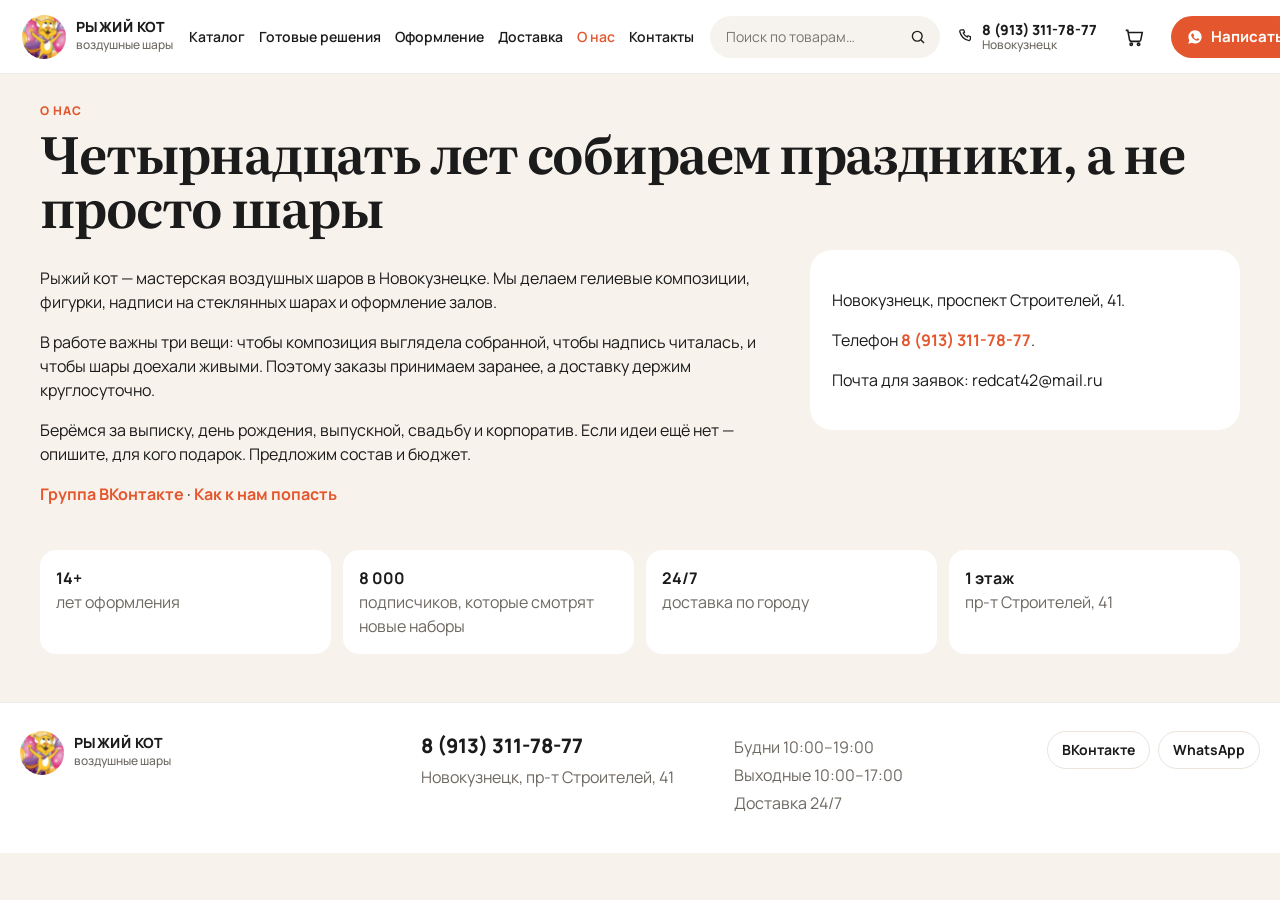
==== commit 0b68044a: "Turn the site into a clear commercial shop so customers can see the goods, prices, and how to order." ====
--- a/about.html
+++ b/about.html
@@ -8,7 +8,7 @@
   <link rel="icon" href="img/logo.jpg">
   <link rel="preconnect" href="https://fonts.googleapis.com">
   <link rel="preconnect" href="https://fonts.gstatic.com" crossorigin>
-  <link href="https://fonts.googleapis.com/css2?family=Literata:opsz,wght@7..72,500;7..72,600;7..72,700&family=Manrope:wght@400;500;600;700&family=Marck+Script&display=swap" rel="stylesheet">
+  <link href="https://fonts.googleapis.com/css2?family=Literata:opsz,wght@7..72,560;7..72,650;7..72,700&family=Manrope:wght@400;500;600;700;800&display=swap" rel="stylesheet">
   <link rel="stylesheet" href="css/site.css">
 </head>
 <body>
--- a/css/site.css
+++ b/css/site.css
@@ -1,33 +1,31 @@
 :root {
-  --ink: #1a1918;
-  --ink-soft: #5c574f;
-  --paper: #f6f3ee;
-  --white: #fffcf8;
-  --line: rgba(26, 25, 24, 0.12);
-  --pink: #e56b8a;
-  --hero: #31353b;
-  --header: 72px;
-  --serif: "Literata", "Iowan Old Style", "Palatino Linotype", Palatino, serif;
+  --ink: #1b1b1b;
+  --muted: #6e6862;
+  --bg: #f7f2ec;
+  --paper: #ffffff;
+  --line: #ebe4dc;
+  --accent: #e4572e;
+  --accent-hot: #e86a33;
+  --serif: "Literata", "Iowan Old Style", Palatino, "Palatino Linotype", serif;
   --sans: "Manrope", sans-serif;
-  --script: "Marck Script", cursive;
 }
 
 * { box-sizing: border-box; }
 html { scroll-behavior: smooth; }
 body {
   margin: 0;
-  background: var(--paper);
+  background: var(--bg);
   color: var(--ink);
   font-family: var(--sans);
   font-size: 16px;
   line-height: 1.5;
+  overflow-x: clip;
 }
 img { max-width: 100%; display: block; }
 a { color: inherit; text-decoration: none; }
 button, input, select, textarea { font: inherit; color: inherit; }
 button { cursor: pointer; }
-:focus-visible { outline: 2px solid var(--ink); outline-offset: 3px; }
-.hero :focus-visible { outline-color: #fff; }
+:focus-visible { outline: 2px solid var(--accent); outline-offset: 3px; }
 
 .skip {
   position: absolute;
@@ -36,22 +34,71 @@
   background: var(--ink);
   color: #fff;
   padding: 8px 12px;
-  z-index: 40;
-  border-radius: 8px;
+  z-index: 50;
+  border-radius: 999px;
 }
 .skip:focus { top: 8px; }
+
+.wrap {
+  width: min(1240px, calc(100% - 40px));
+  margin-inline: auto;
+}
+
+h1, h2, .phone-big {
+  font-family: var(--serif);
+  font-weight: 650;
+  letter-spacing: -0.03em;
+  line-height: 1.05;
+}
+h1 { font-size: clamp(34px, 4vw, 52px); margin: 0 0 10px; }
+h2 { font-size: clamp(28px, 3vw, 40px); margin: 0; }
+
+.btn {
+  display: inline-flex;
+  align-items: center;
+  justify-content: center;
+  gap: 8px;
+  min-height: 46px;
+  padding: 0 18px;
+  border: 0;
+  border-radius: 999px;
+  background: var(--accent);
+  color: #fff;
+  font-family: var(--sans);
+  font-weight: 700;
+  font-size: 15px;
+  line-height: 1;
+  white-space: nowrap;
+}
+.btn:hover { background: #d24c24; }
+.btn-line, .btn-vk {
+  background: #fff;
+  color: var(--ink);
+  border: 1px solid #e4ddd4;
+}
+.btn-line:hover, .btn-vk:hover { background: #fff; border-color: #cfc6bc; }
+.btn-write { min-height: 42px; padding: 0 16px; }
+.ghost {
+  min-height: 46px;
+  padding: 0 16px;
+  border-radius: 999px;
+  border: 1px solid #e4ddd4;
+  background: #fff;
+  font-weight: 700;
+}
+.ghost[aria-pressed="true"] { color: var(--accent); border-color: var(--accent); }
 
 .site-header {
   position: sticky;
   top: 0;
   z-index: 30;
-  min-height: var(--header);
-  display: flex;
-  align-items: center;
-  gap: 22px;
-  padding: 8px 28px;
-  background: #fbfaf8;
-  border-bottom: 1px solid rgba(26, 25, 24, 0.06);
+  display: flex;
+  align-items: center;
+  gap: 16px;
+  min-height: 74px;
+  padding: 10px 22px;
+  background: #fff;
+  border-bottom: 1px solid #f1ebe5;
 }
 .brand {
   display: flex;
@@ -60,995 +107,631 @@
   flex: none;
 }
 .brand img {
+  width: 44px;
+  height: 44px;
+  border-radius: 50%;
+  object-fit: cover;
+}
+.brand strong {
+  display: block;
+  font-size: 14px;
+  font-weight: 800;
+  letter-spacing: 0.03em;
+  line-height: 1.1;
+}
+.brand small {
+  display: block;
+  margin-top: 2px;
+  color: var(--muted);
+  font-size: 12px;
+  font-weight: 500;
+}
+.nav {
+  display: flex;
+  align-items: center;
+  gap: 14px;
+  font-size: 14px;
+  font-weight: 600;
+}
+.nav a { white-space: nowrap; }
+.nav a:hover { color: var(--accent); }
+.nav a[aria-current="page"] { color: var(--accent); }
+.head-tools {
+  display: flex;
+  align-items: center;
+  gap: 16px;
+  margin-left: auto;
+}
+.search {
+  display: flex;
+  align-items: center;
+  width: 230px;
+  height: 42px;
+  padding: 0 6px 0 14px;
+  background: #f6f3ef;
+  border-radius: 999px;
+}
+.search input {
+  width: 100%;
+  border: 0;
+  background: transparent;
+  outline: none;
+  font-size: 14px;
+}
+.search input::-webkit-search-cancel-button { appearance: none; }
+.search button {
+  display: grid;
+  place-items: center;
+  width: 32px;
+  height: 32px;
+  border: 0;
+  border-radius: 50%;
+  background: transparent;
+  color: var(--ink);
+  flex: none;
+}
+.phone {
+  display: flex;
+  align-items: center;
+  gap: 8px;
+  line-height: 1.15;
+  white-space: nowrap;
+}
+.phone strong { display: block; font-size: 14px; font-weight: 800; }
+.phone small { display: block; color: var(--muted); font-size: 12px; font-weight: 500; }
+.cart-link {
+  position: relative;
+  display: grid;
+  place-items: center;
   width: 42px;
   height: 42px;
   border-radius: 50%;
-  object-fit: cover;
-}
-.brand strong {
+  flex: none;
+}
+.cart-link:hover { background: #f6f3ef; }
+.cart-link [data-cart-count] {
+  position: absolute;
+  top: 2px;
+  right: 0;
+  min-width: 16px;
+  height: 16px;
+  padding: 0 4px;
+  border-radius: 99px;
+  background: var(--accent);
+  color: #fff;
+  font-size: 10px;
+  font-weight: 800;
+  line-height: 16px;
+  text-align: center;
+}
+.cart-link [data-cart-count][hidden] { display: none; }
+.nav-toggle {
+  display: none;
+  width: 42px;
+  height: 42px;
+  border: 0;
+  border-radius: 50%;
+  background: #f6f3ef;
+  flex: none;
+}
+
+.hero-block { padding-top: 18px; }
+.hero {
+  display: grid;
+  grid-template-columns: minmax(0, 0.92fr) minmax(0, 1.08fr);
+  gap: 28px;
+  align-items: center;
+  padding-bottom: 64px;
+}
+.hero-kicker {
+  display: inline-flex;
+  align-items: center;
+  gap: 6px;
+  margin: 0 0 14px;
+  padding: 7px 12px;
+  border-radius: 999px;
+  background: #fff;
+  color: var(--accent);
+  font-size: 12px;
+  font-weight: 800;
+  letter-spacing: 0.06em;
+}
+.hero h1 { font-size: clamp(40px, 4.6vw, 64px); max-width: 11ch; }
+.hero h1 span { color: var(--accent-hot); }
+.hero-lead {
+  max-width: 42ch;
+  margin: 14px 0 22px;
+  color: #3f3b37;
+  font-size: 16px;
+}
+.hero-actions { display: flex; flex-wrap: wrap; gap: 10px; }
+.hero-photo img {
+  width: 100%;
+  height: 520px;
+  object-fit: cover;
+  object-position: 50% 28%;
+  border-radius: 28px;
+  background: #efe8e0;
+}
+
+.facts {
+  position: relative;
+  z-index: 2;
+  display: grid;
+  grid-template-columns: repeat(4, minmax(0, 1fr));
+  gap: 8px;
+  margin-top: -48px;
+  padding: 16px 18px;
+  background: #fff;
+  border-radius: 22px;
+  box-shadow: 0 10px 30px rgba(70, 45, 25, 0.08);
+}
+.fact {
+  display: flex;
+  align-items: center;
+  gap: 10px;
+  min-width: 0;
+  padding: 6px;
+}
+.fact svg {
+  width: 22px;
+  height: 22px;
+  flex: none;
+}
+.fact i {
+  display: grid;
+  place-items: center;
+  width: 42px;
+  height: 42px;
+  border-radius: 12px;
+  background: #fff3ec;
+  color: var(--accent);
+  flex: none;
+}
+.fact strong, .fact span { display: block; }
+.fact strong { font-size: 15px; line-height: 1.2; }
+.fact span { color: var(--muted); font-size: 13px; line-height: 1.3; }
+
+.block { margin-top: 42px; }
+.section-head {
+  display: flex;
+  align-items: center;
+  justify-content: space-between;
+  gap: 16px;
+  margin-bottom: 16px;
+}
+.section-head h2 { display: flex; align-items: center; gap: 8px; }
+.section-head.with-pills {
+  display: grid;
+  grid-template-columns: auto 1fr auto;
+  align-items: center;
+}
+.more-link { font-size: 14px; font-weight: 700; white-space: nowrap; }
+.more-link:hover { color: var(--accent); }
+.title-arrow { color: var(--muted); font-family: var(--sans); font-size: 22px; font-weight: 500; }
+
+.pills { display: flex; flex-wrap: wrap; gap: 6px; justify-content: center; }
+.pills button {
+  border: 0;
+  border-radius: 999px;
+  background: transparent;
+  padding: 8px 14px;
+  font-weight: 600;
+  font-size: 14px;
+}
+.pills button[aria-pressed="true"] {
+  background: #fff;
+  box-shadow: inset 0 0 0 1px var(--line);
+}
+
+.occasion-row {
+  display: flex;
+  gap: 14px;
+  overflow-x: auto;
+  padding-bottom: 6px;
+  scroll-snap-type: x proximity;
+}
+.occasion { flex: 1 1 0; min-width: 118px; scroll-snap-align: start; }
+.occasion img {
+  width: 100%;
+  aspect-ratio: 1 / 1.02;
+  object-fit: cover;
+  border-radius: 18px;
+  background: #fff;
+}
+.occasion span {
   display: block;
+  margin-top: 8px;
   font-size: 14px;
-  letter-spacing: 0.04em;
-  font-weight: 800;
-  line-height: 1.1;
-}
-.brand small {
-  display: block;
-  margin-top: 2px;
-  font-size: 11px;
-  color: var(--ink-soft);
-  letter-spacing: 0;
-  text-transform: none;
-}
-.menu-panel {
-  display: flex;
-  align-items: center;
-  flex: 1;
-  min-width: 0;
-  gap: 18px;
-}
-.nav {
-  display: flex;
-  align-items: center;
-  gap: 14px;
-  margin-right: auto;
-  font-size: 14px;
-  min-width: 0;
-}
-.nav a { white-space: nowrap; padding: 4px 0; }
-.nav a:hover { box-shadow: inset 0 -1px 0 currentColor; }
-.nav a[aria-current="page"] { font-weight: 700; }
-.head-tools {
-  display: flex;
-  align-items: center;
-  gap: 14px;
-  flex: none;
-}
-.search {
-  display: flex;
-  align-items: center;
-}
-.search input {
-  width: 0;
-  border: 0;
-  padding: 0;
-  background: transparent;
-  opacity: 0;
-}
-.search:focus-within input,
-.search input:focus {
-  width: 128px;
-  opacity: 1;
-  margin-right: 6px;
-  padding: 4px 0;
-  border-bottom: 1px solid var(--line);
-}
-.search button {
+  font-weight: 650;
+  line-height: 1.25;
+}
+
+.shelf, .catalog-grid {
+  display: grid;
+  grid-template-columns: repeat(4, minmax(0, 1fr));
+  gap: 22px 16px;
+}
+.good-photo { position: relative; }
+.good-photo img {
+  width: 100%;
+  aspect-ratio: 1;
+  object-fit: cover;
+  border-radius: 18px;
+  background: #fff;
+}
+.fav {
+  position: absolute;
+  top: 10px;
+  right: 10px;
   display: grid;
   place-items: center;
   width: 34px;
   height: 34px;
   border: 0;
   border-radius: 50%;
+  background: #fff;
+  box-shadow: 0 1px 4px rgba(0, 0, 0, 0.08);
+}
+.fav svg { width: 18px; height: 18px; fill: none; stroke: var(--ink); stroke-width: 1.7; }
+.fav.is-on svg { fill: var(--accent); stroke: var(--accent); }
+.good-name {
+  display: block;
+  min-height: 2.6em;
+  margin-top: 10px;
+  font-size: 15px;
+  font-weight: 700;
+  line-height: 1.3;
+}
+.good-buy {
+  display: flex;
+  flex-direction: column;
+  align-items: flex-start;
+  gap: 8px;
+  margin-top: 6px;
+}
+.good-price { font-size: 16px; font-weight: 800; }
+.good .btn { min-height: 36px; padding: 0 14px; font-size: 13px; }
+
+.turnkey {
+  display: grid;
+  grid-template-columns: 1.15fr 0.85fr;
+  gap: 28px;
+  align-items: center;
+  margin-top: 56px;
+}
+.turnkey img {
+  width: 100%;
+  height: 380px;
+  object-fit: cover;
+  object-position: center;
+  border-radius: 24px;
+  background: #fff;
+}
+.turnkey p { max-width: 46ch; color: #3f3b37; }
+.turnkey .btn { margin-top: 6px; }
+
+.hours {
+  display: grid;
+  grid-template-columns: 1.2fr 1.2fr 1.2fr auto;
+  gap: 12px 18px;
+  align-items: center;
+  margin: 28px auto 8px;
+  padding: 18px 22px;
+  background: #fff;
+  border-radius: 20px;
+}
+.hours strong, .hours span { display: block; }
+.hours span { color: var(--muted); font-size: 14px; }
+
+.site-footer {
+  margin-top: 36px;
+  padding: 28px 0 34px;
+  background: #fff;
+  border-top: 1px solid #f0ebe6;
+}
+.footer-grid {
+  width: min(1240px, calc(100% - 40px));
+  margin: 0 auto;
+  display: grid;
+  grid-template-columns: 1.3fr 1fr 1fr auto;
+  gap: 22px;
+  align-items: start;
+}
+.footer-phone { font-size: 20px; font-weight: 800; }
+.footer-grid p { margin: 4px 0; color: var(--muted); }
+.footer-links { display: flex; flex-wrap: wrap; gap: 8px; }
+.footer-links a {
+  display: inline-flex;
+  align-items: center;
+  min-height: 38px;
+  padding: 0 14px;
+  border: 1px solid var(--line);
+  border-radius: 999px;
+  font-weight: 700;
+  font-size: 14px;
+}
+.footer-links a:hover { border-color: var(--accent); color: var(--accent); }
+
+.page-intro,
+.filters,
+.catalog-note,
+.catalog-grid,
+.cart-list,
+.split-text,
+.why {
+  width: min(1200px, calc(100% - 40px));
+  margin-left: auto;
+  margin-right: auto;
+}
+.page-intro { margin-top: 28px; margin-bottom: 16px; }
+.page-intro p:last-child { max-width: 62ch; color: #3f3b37; }
+.eyebrow {
+  margin: 0 0 6px;
+  color: var(--accent);
+  font-size: 12px;
+  font-weight: 800;
+  letter-spacing: 0.08em;
+  text-transform: uppercase;
+}
+.filters {
+  display: flex;
+  flex-wrap: wrap;
+  gap: 8px;
+  margin-bottom: 10px;
+}
+.filters a {
+  padding: 8px 14px;
+  border-radius: 999px;
   background: transparent;
-  color: var(--ink);
-}
-.loc, .phone {
-  display: inline-flex;
-  align-items: center;
-  gap: 8px;
-  font-size: 13px;
-  line-height: 1.25;
-  white-space: nowrap;
-}
-.phone { font-weight: 700; }
-.loc svg, .phone svg { flex: none; }
-.cart-link {
-  position: relative;
-  display: inline-flex;
-  align-items: center;
-  justify-content: center;
-  gap: 8px;
-  width: 36px;
-  height: 36px;
-}
-.cart-word {
-  position: absolute;
-  width: 1px;
-  height: 1px;
-  overflow: hidden;
-  clip: rect(0 0 0 0);
-}
-.cart-link [data-cart-count] {
-  position: absolute;
-  top: -2px;
-  right: -6px;
-  min-width: 16px;
-  height: 16px;
-  padding: 0 4px;
-  border-radius: 99px;
-  background: var(--pink);
-  color: #fff;
-  font-size: 10px;
-  font-weight: 700;
-  display: grid;
-  place-items: center;
-}
-.cart-link [data-cart-count][hidden] { display: none; }
-.nav-toggle {
-  display: none;
-  margin-left: auto;
-  border: 0;
-  background: transparent;
-  font-weight: 700;
-  padding: 8px 0;
-}
-
-.btn {
-  display: inline-flex;
-  align-items: center;
-  justify-content: center;
-  gap: 8px;
-  background: #141414;
-  color: #fff;
-  border: 0;
-  border-radius: 999px;
-  padding: 14px 22px;
-  font-size: 15px;
-  font-weight: 600;
-  line-height: 1;
-}
-.btn:hover { background: #2a2a2a; }
-.btn-call { padding: 11px 16px; font-size: 13px; font-weight: 700; }
-.btn-line {
-  display: inline-flex;
-  align-items: center;
-  background: transparent;
-  color: inherit;
-  border: 0;
-  border-bottom: 1px solid transparent;
-  border-radius: 0;
-  padding: 4px 0;
-  font-weight: 600;
-}
-.btn-line:hover { border-bottom-color: currentColor; }
-.btn-wa { background: #1fa855; color: #fff; }
-.btn-vk { background: #2787f5; color: #fff; }
-.btn-wa:hover { background: #188a46; }
-.btn-vk:hover { background: #1a6fd0; }
-
-.hero {
-  display: grid;
-  grid-template-columns: minmax(420px, 0.92fr) minmax(0, 1.08fr);
-  min-height: 640px;
-  height: calc(100svh - var(--header) - 28px);
-  max-height: 820px;
-  background: var(--hero);
-  color: #fff;
-  overflow: hidden;
-}
-.hero-copy {
-  display: flex;
-  flex-direction: column;
-  justify-content: center;
-  padding: 42px 28px 48px 56px;
-  min-width: 0;
-}
-.hero-kicker {
-  margin: 0 0 18px;
   font-size: 14px;
-  color: rgba(255, 255, 255, 0.82);
-}
-.hero h1 {
-  display: flex;
-  align-items: flex-end;
-  gap: 8px 18px;
-  margin: 0;
-}
-.line-serif {
+  font-weight: 650;
+}
+.filters a[aria-current="true"] {
+  background: #fff;
+  box-shadow: inset 0 0 0 1px var(--line);
+}
+.catalog-note { margin-bottom: 16px; color: var(--muted); }
+.catalog-grid { margin-bottom: 64px; }
+main p a:not(.btn) { color: var(--accent); font-weight: 700; }
+
+.product {
+  width: min(1100px, calc(100% - 40px));
+  margin: 28px auto 64px;
+  display: grid;
+  grid-template-columns: 1.05fr 0.95fr;
+  gap: 32px;
+  align-items: start;
+}
+.product > img {
+  width: 100%;
+  border-radius: 24px;
+  background: #fff;
+}
+.product-price {
+  margin: 8px 0;
   font-family: var(--serif);
-  font-weight: 600;
-  font-size: clamp(54px, 5.2vw, 82px);
-  line-height: 0.92;
-  letter-spacing: -0.035em;
-  color: #fff;
-}
-.line-script {
-  padding-bottom: 0.12em;
-  font-family: var(--script);
-  font-weight: 400;
-  font-size: clamp(40px, 3.5vw, 58px);
-  line-height: 0.92;
-  color: #f08aaa;
-}
-.hero-lead {
-  max-width: 42ch;
-  margin: 22px 0 0;
-  font-size: 16px;
-  line-height: 1.45;
-  color: rgba(255, 255, 255, 0.86);
-}
-.hero-actions {
-  display: flex;
-  align-items: center;
-  gap: 22px;
-  margin-top: 28px;
-}
-.hero .btn-line { color: #fff; }
-.hero-photo {
-  position: relative;
-  min-height: 0;
-  background: #2a2d32;
-}
-.hero-photo > img {
-  width: 100%;
-  height: 100%;
-  object-fit: cover;
-  object-position: 58% 18%;
-}
-.hero-photo::after {
-  content: "";
-  position: absolute;
-  inset: 0 auto 0 0;
-  width: 72px;
-  background: linear-gradient(90deg, var(--hero), transparent);
-  pointer-events: none;
-}
-.note-script {
-  position: absolute;
-  z-index: 2;
-  top: 28px;
-  left: 7%;
-  margin: 0;
-  color: var(--pink);
-  font-family: var(--script);
-  font-size: clamp(26px, 2.4vw, 36px);
-  line-height: 0.95;
-  transform: rotate(-8deg);
-  text-shadow: 0 0 10px #fff, 0 0 18px #fff;
-}
-.note-chip {
-  position: absolute;
-  z-index: 2;
-  top: 26px;
-  right: 96px;
-  max-width: 148px;
-  margin: 0;
-  padding: 10px 12px;
-  border-radius: 18px;
-  background: rgba(255, 255, 255, 0.92);
-  color: var(--ink);
-  font-family: var(--script);
-  font-size: 20px;
-  line-height: 1.05;
-  text-align: center;
-}
-.hero-thumbs {
-  position: absolute;
-  z-index: 2;
-  right: 16px;
-  top: 50%;
-  transform: translateY(-50%);
-  display: flex;
-  flex-direction: column;
-  gap: 8px;
-}
-.hero-thumbs img {
-  width: 62px;
-  height: 62px;
-  object-fit: cover;
-  border-radius: 10px;
-  border: 2px solid rgba(255, 255, 255, 0.9);
-}
-
-.occasions {
-  display: grid;
-  grid-template-columns: 200px minmax(0, 1fr) 176px;
-  gap: 18px 26px;
-  align-items: center;
-  padding: 64px 36px 18px;
-}
-.occasions h2,
-.popular h2,
-.events h2,
-.page-intro h1,
-.desk-form h1,
-.product-copy h1,
-.split-text h2,
-.band h2 {
-  font-family: var(--serif);
-  font-weight: 600;
+  font-size: 40px;
+  font-weight: 650;
   letter-spacing: -0.03em;
 }
-.occasions h2 {
-  margin: 0;
-  font-size: clamp(34px, 2.8vw, 46px);
-  line-height: 1.02;
-}
-.occasion-row {
-  display: grid;
-  grid-template-columns: repeat(4, minmax(0, 1fr));
+.product-actions { display: flex; flex-wrap: wrap; gap: 10px; margin: 16px 0; }
+.desc { color: #3f3b37; }
+
+.cart-list { margin-bottom: 64px; }
+.cart-row {
+  display: grid;
+  grid-template-columns: 92px minmax(0, 1fr) auto;
   gap: 14px;
-  min-width: 0;
-}
-.occasion {
-  position: relative;
-  display: block;
-  color: inherit;
-  min-width: 0;
-}
-.occasion img {
-  width: 100%;
-  aspect-ratio: 4 / 5;
-  object-fit: cover;
-  border-radius: 18px;
-  background: #e7e1d8;
-}
-.occasion span {
-  position: absolute;
-  left: 10px;
-  right: 10px;
-  bottom: 10px;
-  display: flex;
-  align-items: center;
-  justify-content: space-between;
-  gap: 8px;
-  min-height: 40px;
-  padding: 6px 6px 6px 12px;
-  border-radius: 999px;
-  background: #fff;
-  font-size: 13px;
-  font-weight: 700;
-  line-height: 1.2;
-}
-.occasion i {
-  flex: none;
-  width: 28px;
-  height: 28px;
-  display: grid;
-  place-items: center;
-  border-radius: 50%;
-  border: 1px solid rgba(26, 25, 24, 0.16);
-  font-style: normal;
-  font-weight: 500;
-}
-.more p {
-  margin: 0 0 8px;
-  font-weight: 700;
-}
-.more ul {
-  list-style: none;
-  margin: 0;
-  padding: 0;
-}
-.more li { margin: 8px 0; }
-.more a::before {
-  content: "";
-  display: inline-block;
-  width: 6px;
-  height: 6px;
-  margin-right: 8px;
-  border-radius: 50%;
-  background: var(--ink);
-  vertical-align: 1px;
-}
-.more a:hover { color: var(--pink); }
-
-.popular {
-  display: grid;
-  grid-template-columns: minmax(270px, 320px) minmax(0, 1fr);
-  gap: 12px 32px;
-  align-items: start;
-  padding: 28px 36px 76px;
-}
-.eyebrow {
-  margin: 0 0 8px;
-  font-size: 12px;
-  font-weight: 700;
-  letter-spacing: 0.16em;
-  text-transform: uppercase;
-  color: var(--ink-soft);
-}
-.popular h2 {
-  margin: 0;
-  max-width: 8em;
-  font-size: clamp(32px, 2.4vw, 42px);
-  line-height: 1.02;
-}
-.popular-script {
-  margin: 22px 0 0 6px;
-  max-width: 11em;
-  color: var(--pink);
-  font-family: var(--script);
-  font-size: 30px;
-  line-height: 1.02;
-  transform: rotate(-8deg);
-  transform-origin: left center;
-}
-.shelf {
-  display: grid;
-  grid-template-columns: repeat(5, minmax(0, 1fr));
-  gap: 14px;
-  min-width: 0;
-}
-.pop-photo img {
-  width: 100%;
-  aspect-ratio: 3 / 4;
-  object-fit: cover;
+  align-items: center;
+  margin-bottom: 10px;
+  padding: 12px;
+  background: #fff;
   border-radius: 16px;
-  background: #e7e1d8;
-}
-.pop-meta {
-  display: flex;
-  align-items: center;
-  justify-content: space-between;
-  gap: 8px;
-  margin-top: 10px;
-}
-.pop-meta strong {
-  display: block;
-  font-size: 16px;
-  font-weight: 800;
-  white-space: nowrap;
-}
-.pop-meta span {
-  display: block;
-  margin-top: 2px;
-  color: var(--ink-soft);
-  font-size: 13px;
-  line-height: 1.25;
-}
-.cart-dot {
-  flex: none;
-  width: 36px;
-  height: 36px;
-  display: grid;
-  place-items: center;
-  border: 1px solid rgba(26, 25, 24, 0.16);
-  border-radius: 50%;
-  background: #fff;
-  color: var(--ink);
-}
-.cart-dot:hover { background: var(--ink); color: #fff; }
-
-.events {
-  display: grid;
-  grid-template-columns: 1.28fr 0.82fr;
-  min-height: 680px;
-  background: var(--paper);
-}
-.events-photo {
-  position: relative;
-  min-height: 680px;
-  background: #d9d3c8;
-}
-.events-photo img {
-  position: absolute;
-  inset: 0;
-  width: 100%;
-  height: 100%;
-  object-fit: cover;
-  object-position: center 40%;
-}
-.events-script {
-  position: absolute;
-  z-index: 1;
-  left: 7%;
-  top: 16%;
-  margin: 0;
-  max-width: 8em;
-  color: #fff;
-  font-family: var(--script);
-  font-size: clamp(40px, 3.6vw, 58px);
-  line-height: 0.98;
-  text-shadow: 0 2px 16px rgba(0, 0, 0, 0.45);
-}
-.events-copy {
-  position: relative;
-  display: flex;
-  flex-direction: column;
-  justify-content: center;
-  padding: 48px 36px 56px 52px;
-  min-width: 0;
-}
-.events h2 {
-  margin: 0 168px 16px 0;
-  max-width: 8em;
-  font-size: clamp(38px, 3.1vw, 52px);
-  line-height: 0.98;
-}
-.events-copy > p {
-  max-width: 36ch;
-  margin: 0;
-  color: var(--ink-soft);
-}
-.events-action { margin-top: 26px; }
-.events-float {
-  position: absolute;
-  top: 22px;
-  right: 22px;
-  width: 148px;
-}
-.events-side {
-  display: block;
-  width: 136px;
-  margin-left: auto;
-  color: inherit;
-  transform: rotate(6deg);
-}
-.events-side img {
-  width: 136px;
-  height: 168px;
-  object-fit: cover;
-  border: 4px solid #fff;
-  border-radius: 16px;
-  box-shadow: 0 12px 28px rgba(26, 25, 24, 0.16);
-}
-.events-note {
-  margin: 10px 0 0;
-  color: var(--ink);
-  font-family: var(--script);
-  font-size: 22px;
-  line-height: 1;
-  text-align: right;
-}
-
-.why {
-  display: flex;
-  justify-content: space-between;
-  gap: 18px 28px;
-  padding: 26px 40px;
-  border-top: 1px solid var(--line);
-  border-bottom: 1px solid var(--line);
-  background: var(--paper);
-}
-.why article {
-  display: flex;
-  align-items: center;
-  gap: 12px;
-  min-width: 0;
-  padding: 0;
-  border: 0;
-}
-.why svg {
-  width: 28px;
-  height: 28px;
-  flex: none;
-  fill: none;
-  stroke: var(--ink);
-  stroke-width: 1.5;
-  stroke-linejoin: round;
-  stroke-linecap: round;
-}
-.why p { margin: 0; }
-.why strong {
-  display: block;
-  font-family: var(--sans);
-  font-size: 15px;
-  font-weight: 800;
-  letter-spacing: 0;
-  line-height: 1.2;
-}
-.why span {
-  display: block;
-  margin-top: 2px;
-  color: var(--ink-soft);
-  font-size: 13px;
-  line-height: 1.3;
-}
-
-.finale {
-  display: grid;
-  grid-template-columns: 1.15fr 0.82fr 0.95fr;
-  gap: 28px;
-  align-items: stretch;
-  padding: 36px 36px 20px;
-  background: var(--paper);
-}
-.finale-photo {
-  position: relative;
-  margin: 0;
-  min-height: 520px;
-  border-radius: 28px;
-  overflow: hidden;
-  background: #e4ddd4;
-}
-.finale-photo img {
-  width: 100%;
-  height: 100%;
-  min-height: 520px;
-  object-fit: cover;
-  object-position: center 30%;
-}
-.finale-script {
-  position: absolute;
-  left: 22px;
-  bottom: 24px;
-  margin: 0;
-  max-width: 8em;
-  padding: 4px 8px;
-  color: var(--ink);
-  font-family: var(--script);
-  font-size: clamp(36px, 3vw, 52px);
-  line-height: 0.98;
-  text-shadow: 0 0 12px #f6f3ee, 0 0 22px #f6f3ee;
-}
-.finale-copy {
-  display: flex;
-  flex-direction: column;
-  justify-content: center;
-  gap: 8px;
-  padding: 20px 4px;
-  min-width: 0;
-}
-.phone-big {
-  font-family: var(--serif);
-  font-size: clamp(28px, 2.5vw, 40px);
-  font-weight: 600;
-  letter-spacing: -0.03em;
-  line-height: 1.1;
-}
-.finale-address {
-  margin: 8px 0 0;
-  font-size: 18px;
-}
-.finale-hours { margin-top: 8px; color: var(--ink-soft); }
-.finale-hours p { margin: 0 0 4px; }
-.finale-hours p:first-child { color: var(--ink); font-weight: 700; }
-.finale-actions { display: flex; flex-wrap: wrap; gap: 10px; margin-top: 16px; }
-.finale-map {
-  position: relative;
-  min-height: 520px;
-  border-radius: 28px;
-  overflow: hidden;
-  background: #e7e2d8;
-}
-.finale-map iframe {
-  width: 100%;
-  height: 100%;
-  min-height: 520px;
-  border: 0;
-}
-.finale-map a {
-  position: absolute;
-  left: 16px;
-  top: 16px;
-  padding: 8px 14px;
-  border-radius: 999px;
-  background: #fff;
-  font-size: 14px;
-  font-weight: 700;
-  box-shadow: 0 8px 22px rgba(26, 25, 24, 0.16);
-}
-
-.site-footer {
-  display: flex;
+}
+.cart-row img {
+  width: 92px;
+  height: 92px;
+  object-fit: cover;
+  border-radius: 12px;
+}
+.qty { display: flex; flex-wrap: wrap; align-items: center; gap: 8px; margin-top: 8px; }
+.qty button {
+  min-width: 32px;
+  height: 32px;
+  border: 1px solid var(--line);
+  border-radius: 999px;
+  background: #fff;
+}
+.qty [data-remove] { padding: 0 12px; }
+.cart-total {
+  display: flex;
+  flex-wrap: wrap;
+  align-items: center;
   justify-content: space-between;
   gap: 12px;
-  padding: 8px 36px 28px;
-  color: var(--ink-soft);
-  font-size: 13px;
-}
-
-.page-intro { padding: 36px 40px 8px; max-width: 760px; }
-.page-intro h1 {
-  margin: 0;
-  font-size: clamp(36px, 4vw, 52px);
-  line-height: 1.05;
-}
-.page-intro p { max-width: 48ch; color: var(--ink-soft); }
-.filters {
-  display: flex;
-  flex-wrap: wrap;
-  gap: 8px 16px;
-  padding: 12px 40px 0;
-}
-.filters a {
-  padding-bottom: 2px;
-  color: var(--ink-soft);
-  font-size: 14px;
-}
-.filters a[aria-current="true"] {
-  color: var(--ink);
-  font-weight: 700;
-  box-shadow: inset 0 -1px 0 var(--ink);
-}
-.catalog-note {
-  padding: 16px 40px 0;
-  color: var(--ink-soft);
-  font-size: 14px;
-}
-.catalog-grid {
+  margin-top: 16px;
+  font-size: 20px;
+}
+.finale-actions, .hero-actions { display: flex; flex-wrap: wrap; gap: 10px; }
+
+.band {
+  width: min(1200px, calc(100% - 40px));
+  margin: 0 auto 16px;
+  display: grid;
+  grid-template-columns: 280px minmax(0, 1fr);
+  gap: 22px;
+  align-items: center;
+  padding: 14px;
+  background: #fff;
+  border-radius: 22px;
+}
+.band > img {
+  width: 100%;
+  height: 260px;
+  object-fit: cover;
+  border-radius: 16px;
+}
+.band h2 { margin-bottom: 8px; }
+.mini-row {
+  display: grid;
+  grid-template-columns: repeat(3, minmax(0, 1fr));
+  gap: 10px;
+  margin: 12px 0;
+}
+.mini img {
+  width: 100%;
+  height: 110px;
+  object-fit: cover;
+  border-radius: 12px;
+  background: var(--bg);
+}
+.mini strong, .mini span { display: block; }
+.mini strong { margin-top: 6px; font-size: 13px; line-height: 1.3; }
+.mini span { color: var(--accent); font-weight: 800; font-size: 14px; }
+
+.split-text {
+  display: grid;
+  grid-template-columns: 1.4fr 0.8fr;
+  gap: 18px;
+  align-items: start;
+  margin-bottom: 28px;
+}
+.note, .contact-card, .desk-form {
+  background: #fff;
+  border-radius: 22px;
+  padding: 22px;
+}
+.why {
   display: grid;
   grid-template-columns: repeat(4, minmax(0, 1fr));
-  gap: 32px 16px;
-  padding: 28px 40px 80px;
-}
-.good img {
-  width: 100%;
-  aspect-ratio: 4 / 5;
-  object-fit: cover;
+  gap: 12px;
+  margin-bottom: 48px;
+}
+.why article {
+  padding: 16px;
+  background: #fff;
   border-radius: 16px;
-  background: #e7e1d8;
-}
-.good-meta {
-  display: flex;
-  flex-wrap: wrap;
-  align-items: baseline;
-  gap: 4px 12px;
-  margin-top: 10px;
-}
-.good-name { font-weight: 700; }
-.good-price { font-weight: 800; white-space: nowrap; }
-.good-actions {
-  display: flex;
-  flex: 1 0 100%;
-  gap: 14px;
-  margin-top: 4px;
-}
-.ghost {
-  border: 0;
-  border-bottom: 1px solid transparent;
-  background: transparent;
-  padding: 0;
-  color: var(--ink-soft);
-  font-size: 13px;
-}
-.ghost:hover, .ghost[aria-pressed="true"] {
-  color: var(--ink);
-  border-bottom-color: var(--ink);
-}
-
-.band {
-  display: grid;
-  grid-template-columns: 1.05fr 0.9fr;
-  gap: 36px;
-  align-items: center;
-  padding: 16px 40px 28px;
-}
-.band:nth-child(even) { direction: rtl; }
-.band:nth-child(even) > * { direction: ltr; }
-.band > img {
-  width: 100%;
-  height: 460px;
-  min-height: 0;
-  object-fit: cover;
-  border-radius: 20px;
-}
-.band-copy { padding: 8px 0; }
-.band h2 { margin: 0 0 8px; font-size: 36px; }
-.mini-row {
-  display: grid;
-  grid-template-columns: repeat(3, minmax(0, 1fr));
+}
+.why strong, .why span { display: block; }
+.why span { color: var(--muted); }
+
+.desk {
+  width: min(1100px, calc(100% - 40px));
+  margin: 24px auto 48px;
+  display: grid;
+  grid-template-columns: 0.85fr 1.15fr;
+  gap: 20px;
+  align-items: start;
+}
+.desk > img {
+  width: 100%;
+  height: 100%;
+  min-height: 320px;
+  max-height: 760px;
+  object-fit: cover;
+  border-radius: 24px;
+}
+.form-grid {
+  display: grid;
+  grid-template-columns: 1fr 1fr;
   gap: 12px;
-  margin-top: 16px;
-}
-.mini-row img {
-  width: 100%;
-  height: auto;
-  aspect-ratio: 1;
-  min-height: 0;
-  object-fit: cover;
-  border-radius: 12px;
-}
-.mini-row a { font-size: 13px; }
-.mini-row span { display: block; margin-top: 4px; color: var(--ink-soft); }
-
-.desk {
-  display: grid;
-  grid-template-columns: 0.9fr 1.1fr;
-  gap: 36px;
-  align-items: start;
-  padding: 28px 40px 64px;
-}
-.desk > img {
-  width: 100%;
-  height: min(78vh, 760px);
-  min-height: 420px;
-  object-fit: cover;
-  border-radius: 20px;
-}
-.desk-form h1 { margin: 0 0 8px; font-size: clamp(36px, 4vw, 52px); line-height: 1.05; }
-.form-grid { display: grid; gap: 14px; margin-top: 20px; max-width: 480px; }
-.field {
-  display: flex;
-  flex-direction: column;
-  gap: 6px;
-  color: var(--ink-soft);
-  font-size: 13px;
-  letter-spacing: 0;
-  text-transform: none;
-}
+  margin-top: 8px;
+}
+.field { display: flex; flex-direction: column; gap: 6px; font-size: 14px; font-weight: 700; }
 .field input, .field select, .field textarea {
+  width: 100%;
   border: 1px solid var(--line);
   border-radius: 12px;
-  background: #fff;
-  padding: 10px 12px;
-  color: var(--ink);
-  font-size: 16px;
-}
-.field textarea { min-height: 96px; resize: vertical; }
-
-.split-text {
-  display: grid;
-  grid-template-columns: 1.15fr 0.72fr;
-  gap: 48px;
-  padding: 8px 40px 72px;
-}
-.split-text h2 { margin: 0 0 8px; font-size: 32px; }
-.note p { margin: 0 0 12px; }
-
-.product {
-  display: grid;
-  grid-template-columns: 1.05fr 0.85fr;
-  gap: 40px;
-  align-items: center;
-  padding: 28px 40px 72px;
-}
-.product > img {
-  width: 100%;
-  max-height: 78vh;
-  object-fit: cover;
-  border-radius: 20px;
-}
-.product-copy h1 {
-  margin: 8px 0;
-  font-size: clamp(36px, 4vw, 52px);
-  line-height: 1.02;
-}
-.product-price { margin: 0 0 12px; font-size: 28px; font-weight: 800; }
-.product-copy .desc { max-width: 46ch; color: var(--ink-soft); white-space: pre-wrap; }
-.product-actions { display: flex; gap: 18px; align-items: center; margin-top: 18px; }
-
-.cart-list { padding: 8px 40px 64px; max-width: 820px; }
-.cart-row {
-  display: grid;
-  grid-template-columns: 92px 1fr auto;
-  gap: 14px;
-  align-items: center;
-  padding: 14px 0;
-  border-top: 1px solid var(--line);
-}
-.cart-row img {
-  width: 92px;
-  height: 112px;
-  object-fit: cover;
-  border-radius: 12px;
-}
-.qty { display: flex; gap: 8px; align-items: center; margin-top: 6px; }
-.qty button { border: 0; background: transparent; padding: 0 4px; }
-.cart-total {
-  display: flex;
-  justify-content: space-between;
-  align-items: center;
-  gap: 16px;
-  padding-top: 16px;
-}
-.contact-lines { margin: 12px 0 0; }
-.contact-lines div { margin: 0 0 12px; }
-.contact-lines dt {
-  font-size: 12px;
-  font-weight: 700;
-  letter-spacing: 0.12em;
-  text-transform: uppercase;
-  color: var(--ink-soft);
-}
-.contact-lines dd { margin: 2px 0 0; }
+  padding: 12px 14px;
+  background: #fff;
+  font-weight: 500;
+}
+.field textarea { min-height: 110px; resize: vertical; }
+.field:has(textarea), .form-grid .btn { grid-column: 1 / -1; }
+
+.contact {
+  width: min(1100px, calc(100% - 40px));
+  margin: 0 auto 56px;
+  display: grid;
+  grid-template-columns: 0.85fr 1.15fr;
+  gap: 18px;
+}
+.phone-big { display: inline-block; margin: 0 0 10px; font-size: clamp(32px, 4vw, 46px); }
+.map iframe {
+  width: 100%;
+  height: 340px;
+  border: 0;
+  border-radius: 22px;
+  background: #fff;
+}
+.map a { display: inline-block; margin-top: 8px; font-weight: 700; }
 
 .toast {
   position: fixed;
-  left: 16px;
-  bottom: 16px;
-  z-index: 40;
-  padding: 10px 16px;
+  left: 50%;
+  bottom: 18px;
+  z-index: 60;
+  padding: 12px 16px;
   border-radius: 999px;
   background: var(--ink);
   color: #fff;
-  font-size: 14px;
+  font-weight: 700;
   opacity: 0;
+  transform: translateX(-50%) translateY(8px);
   pointer-events: none;
-}
-.toast.show { opacity: 1; }
-
-@media (max-width: 1180px) {
-  .site-header { gap: 12px; padding: 8px 16px; }
-  .nav-toggle { display: inline-flex; }
-  .menu-panel { display: none; }
-  .site-header.menu-open .menu-panel {
+  transition: 0.2s ease;
+}
+.toast.show { opacity: 1; transform: translateX(-50%) translateY(0); }
+
+@media (max-width: 1100px) {
+  .nav-toggle { display: grid; place-items: center; }
+  .nav, .head-tools { display: none; }
+  .site-header { flex-wrap: wrap; }
+  .cart-link { margin-left: auto; }
+  .site-header.menu-open .nav,
+  .site-header.menu-open .head-tools {
     display: flex;
+    flex-basis: 100%;
     flex-direction: column;
     align-items: stretch;
-    position: absolute;
-    top: 100%;
-    left: 0;
-    right: 0;
-    z-index: 30;
-    gap: 14px;
-    padding: 8px 16px 18px;
-    background: var(--paper);
-    border-bottom: 1px solid var(--line);
+    margin-left: 0;
   }
-  .site-header.menu-open .nav,
-  .site-header.menu-open .head-tools {
-    flex-direction: column;
-    align-items: flex-start;
-    margin: 0;
-    gap: 10px;
+  .site-header.menu-open .nav { order: 5; gap: 12px; padding-top: 8px; }
+  .site-header.menu-open .head-tools { order: 6; padding-bottom: 8px; }
+  .search { width: 100%; }
+  .section-head.with-pills { grid-template-columns: 1fr; justify-items: start; }
+  .pills { justify-content: flex-start; }
+  .shelf, .catalog-grid { grid-template-columns: repeat(3, minmax(0, 1fr)); }
+  .footer-grid, .facts, .hours { grid-template-columns: 1fr 1fr; }
+}
+
+@media (max-width: 800px) {
+  .wrap { width: min(1240px, calc(100% - 28px)); }
+  .hero { grid-template-columns: 1fr; padding-bottom: 0; }
+  .hero h1 { max-width: none; }
+  .hero-photo img { height: 320px; }
+  .facts { margin-top: 14px; box-shadow: none; }
+  .occasion { flex: 0 0 148px; }
+  .turnkey, .product, .band, .split-text, .desk, .contact, .why { grid-template-columns: 1fr; }
+  .turnkey img, .band > img { height: 240px; }
+  .desk > img { max-height: 280px; min-height: 0; }
+  .mini-row { grid-template-columns: 1fr; }
+  .form-grid { grid-template-columns: 1fr; }
+  .shelf, .catalog-grid { grid-template-columns: repeat(2, minmax(0, 1fr)); }
+  .page-intro, .filters, .catalog-note, .catalog-grid, .cart-list, .split-text, .why,
+  .band, .desk, .contact {
+    width: min(1200px, calc(100% - 28px));
   }
-  .site-header.menu-open .search { width: 100%; }
-  .site-header.menu-open .search input {
-    width: 100%;
-    opacity: 1;
-    padding: 8px 0;
-    border-bottom: 1px solid var(--line);
-  }
-  .site-header.menu-open .cart-link { width: auto; }
-  .site-header.menu-open .cart-word {
-    position: static;
-    width: auto;
-    height: auto;
-    overflow: visible;
-    clip: auto;
-  }
-  .site-header.menu-open .cart-link [data-cart-count] { position: static; }
-}
-
-@media (max-width: 980px) {
-  .hero {
-    grid-template-columns: 1fr;
-    height: auto;
-    max-height: none;
-    min-height: 0;
-  }
-  .hero-copy { padding: 32px 20px 24px; }
-  .hero h1 { display: block; }
-  .line-script { display: block; margin-top: 4px; }
-  .hero-photo { height: 88vw; min-height: 360px; }
-  .note-chip { right: 16px; top: auto; bottom: 16px; }
-  .hero-thumbs { top: 16px; transform: none; }
-  .occasions, .popular, .finale {
-    grid-template-columns: 1fr;
-    padding-left: 20px;
-    padding-right: 20px;
-  }
-  .occasion-row { grid-template-columns: 1fr 1fr; }
-  .shelf { grid-template-columns: repeat(3, minmax(0, 1fr)); }
-  .events { grid-template-columns: 1fr; min-height: 0; }
-  .events-photo { height: 78vw; min-height: 320px; }
-  .events-copy { padding: 28px 20px 36px; }
-  .events-float {
-    position: relative;
-    top: auto;
-    right: auto;
-    width: min(220px, 70%);
-    margin: 0 0 8px auto;
-  }
-  .events-side { transform: rotate(3deg); }
-  .events h2 { margin-right: 0; }
-  .why { flex-wrap: wrap; padding: 22px 20px; }
-  .why article { flex: 1 1 42%; }
-  .finale-photo, .finale-photo img, .finale-map, .finale-map iframe { min-height: 420px; }
-  .page-intro, .filters, .catalog-note, .catalog-grid, .cart-list,
-  .split-text, .desk, .product { padding-left: 20px; padding-right: 20px; }
-  .band { grid-template-columns: 1fr; padding-left: 20px; padding-right: 20px; }
-  .band:nth-child(even), .band:nth-child(even) > * { direction: ltr; }
-  .band > img { height: 72vw; min-height: 240px; }
-  .desk, .product, .split-text { grid-template-columns: 1fr; }
-  .desk > img, .product > img { min-height: 280px; height: auto; max-height: none; }
-  .catalog-grid { grid-template-columns: 1fr 1fr; }
-  .site-footer { flex-direction: column; padding-left: 20px; padding-right: 20px; }
-}
-
-@media (max-width: 640px) {
-  .line-serif { font-size: 46px; }
-  .line-script { font-size: 38px; }
-  .hero-actions, .finale-actions { flex-direction: column; align-items: flex-start; }
-  .shelf, .mini-row { grid-template-columns: 1fr 1fr; }
-  .occasions h2, .popular h2, .events h2 { font-size: 36px; }
-  .why article { flex: 1 1 100%; }
-  .cart-total { flex-direction: column; align-items: flex-start; }
-}
-
-@media (prefers-reduced-motion: reduce) {
-  html { scroll-behavior: auto; }
-}
+}
+
+@media (max-width: 420px) {
+  .brand small { display: none; }
+  .brand strong { font-size: 11px; letter-spacing: 0; }
+  .brand img { width: 36px; height: 36px; }
+  .btn-write { min-height: 36px; padding: 0 10px; font-size: 13px; }
+  .site-header { gap: 8px; padding: 8px 10px; }
+  .hours { grid-template-columns: 1fr; }
+  .cart-row { grid-template-columns: 72px minmax(0, 1fr); }
+  .cart-row > strong { grid-column: 2; }
+}
